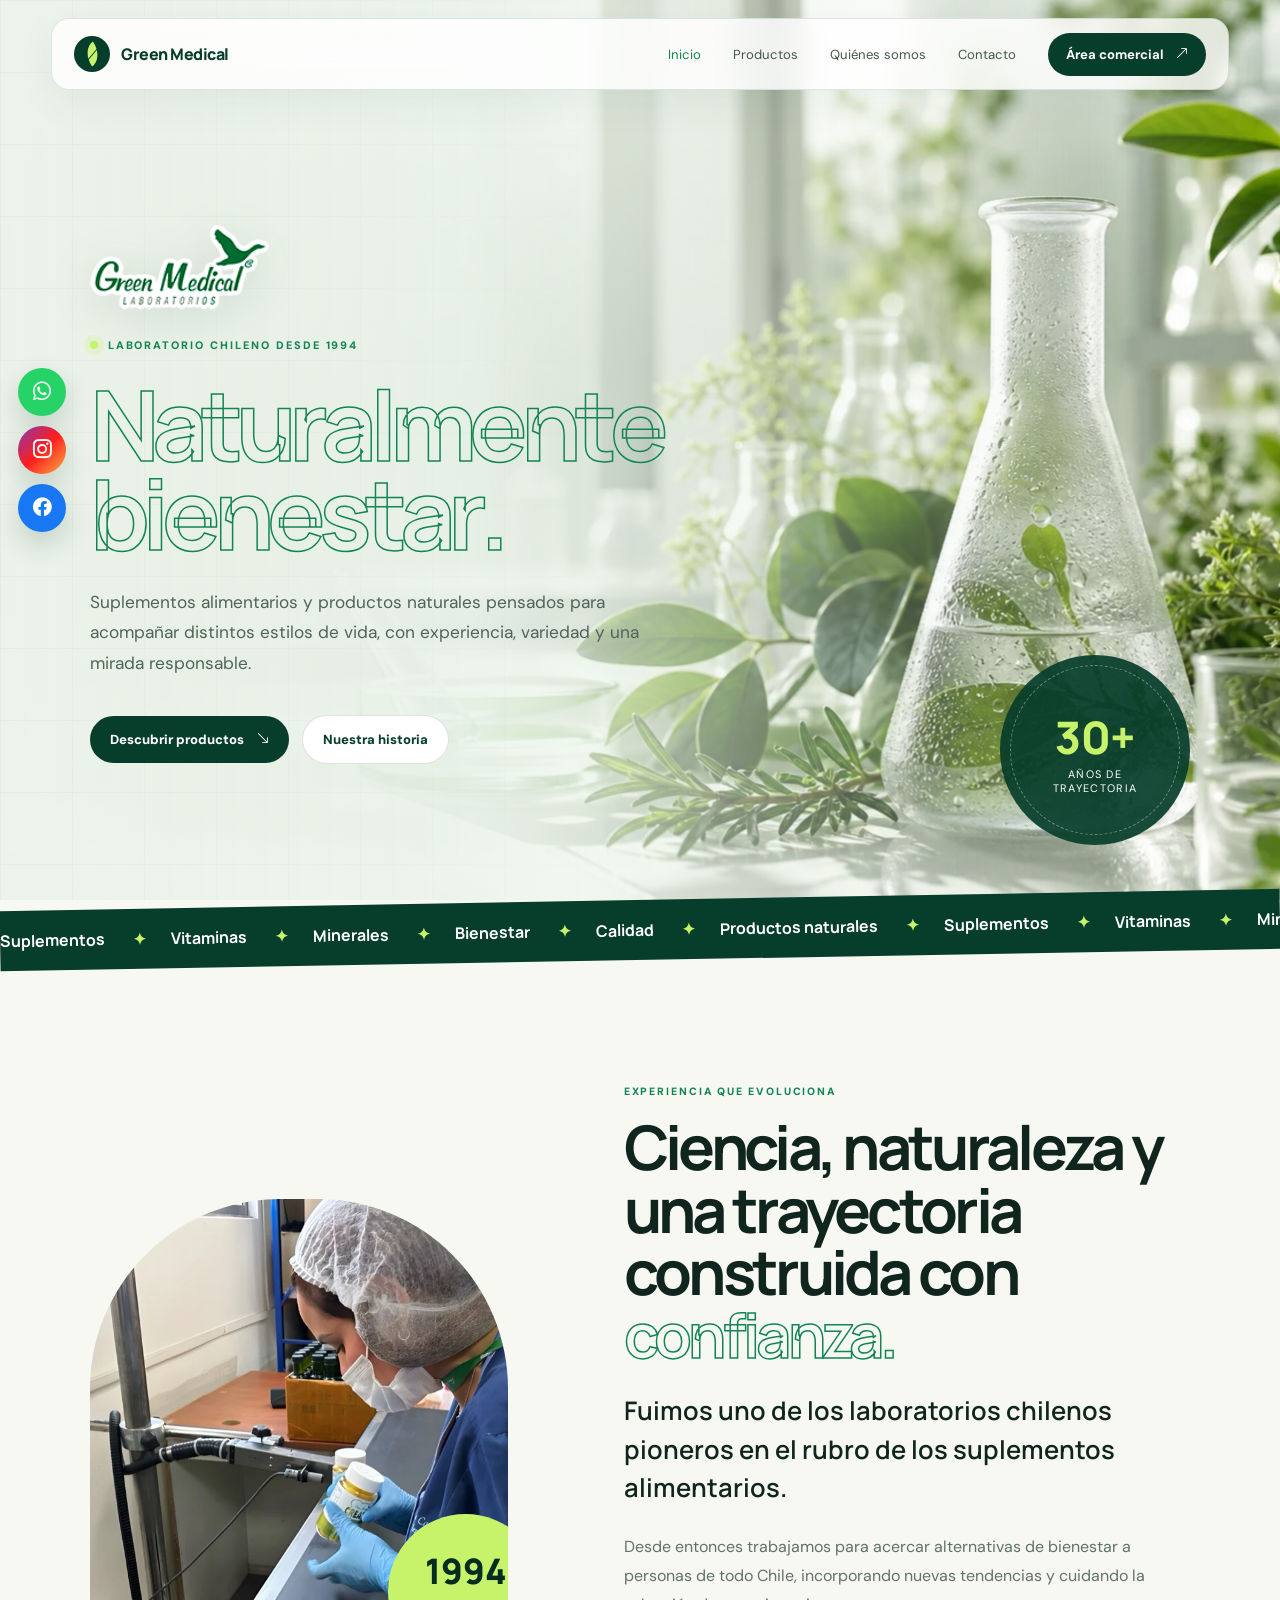
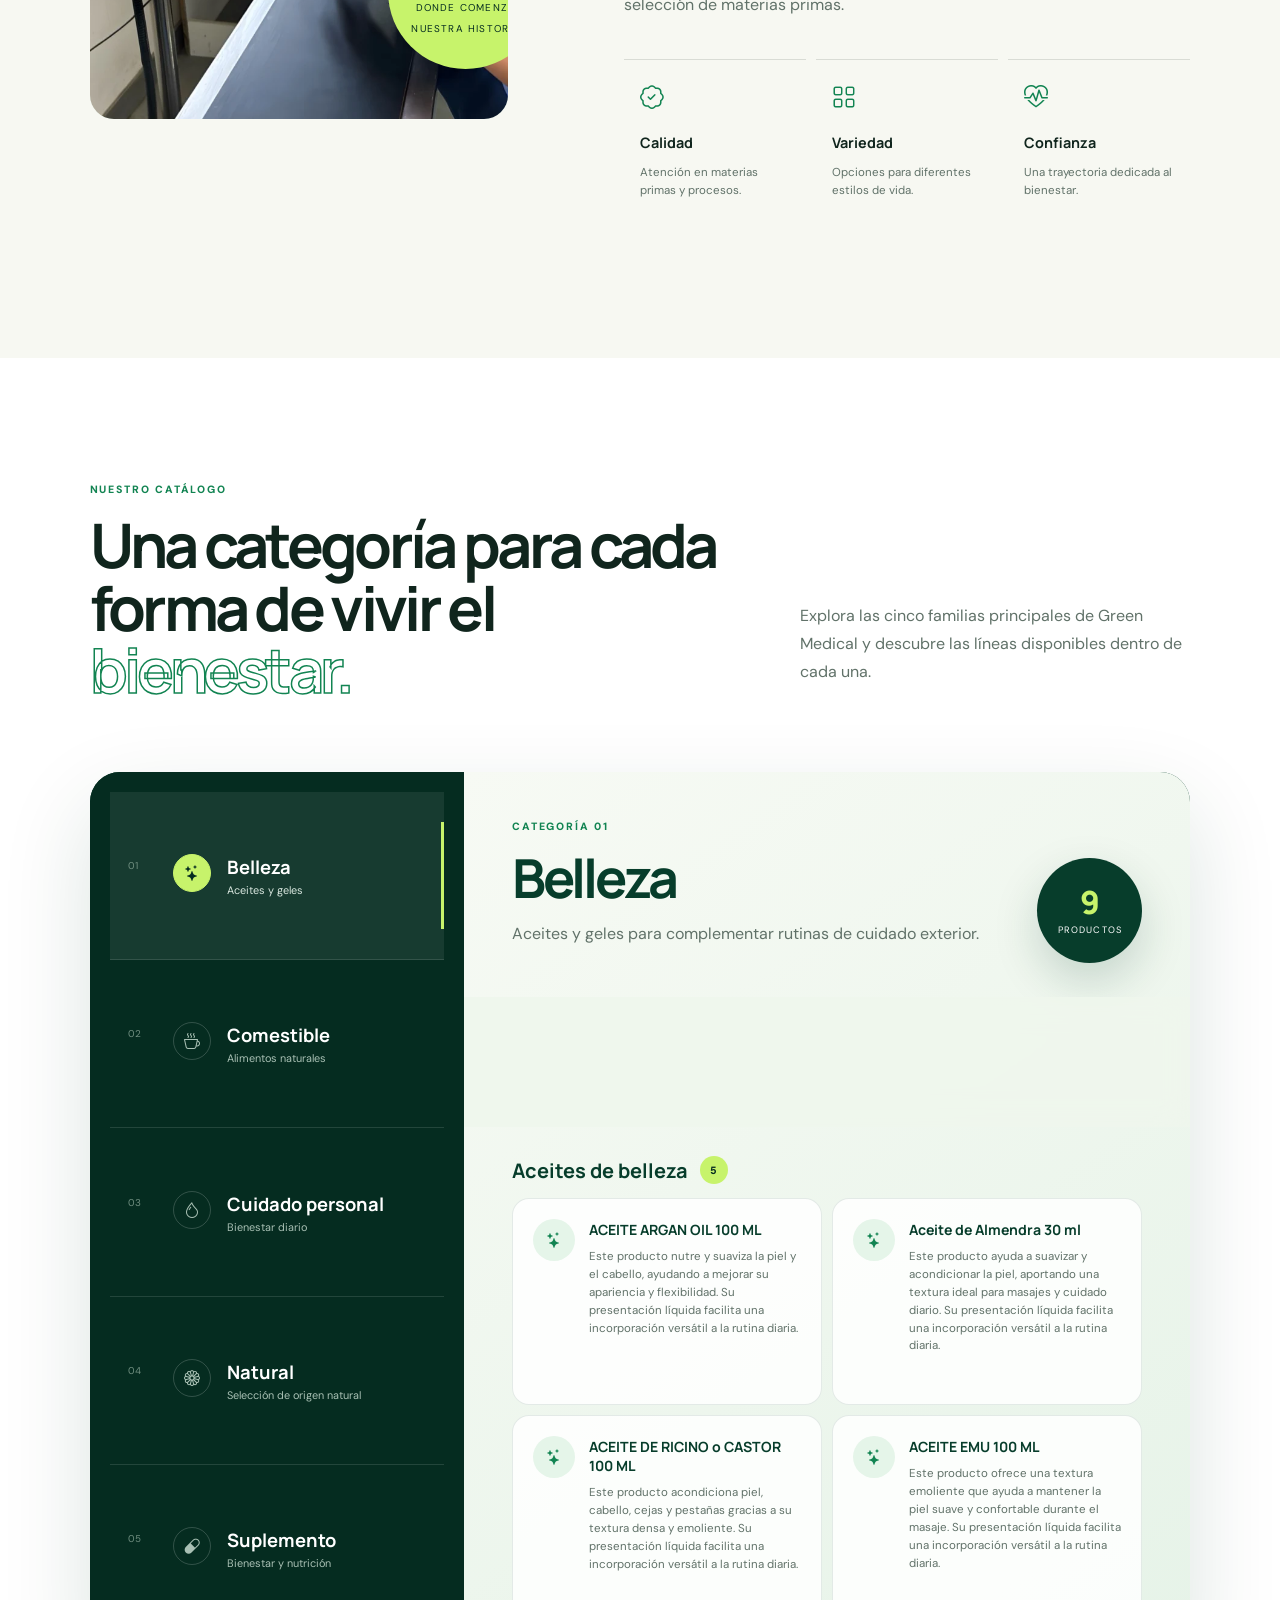
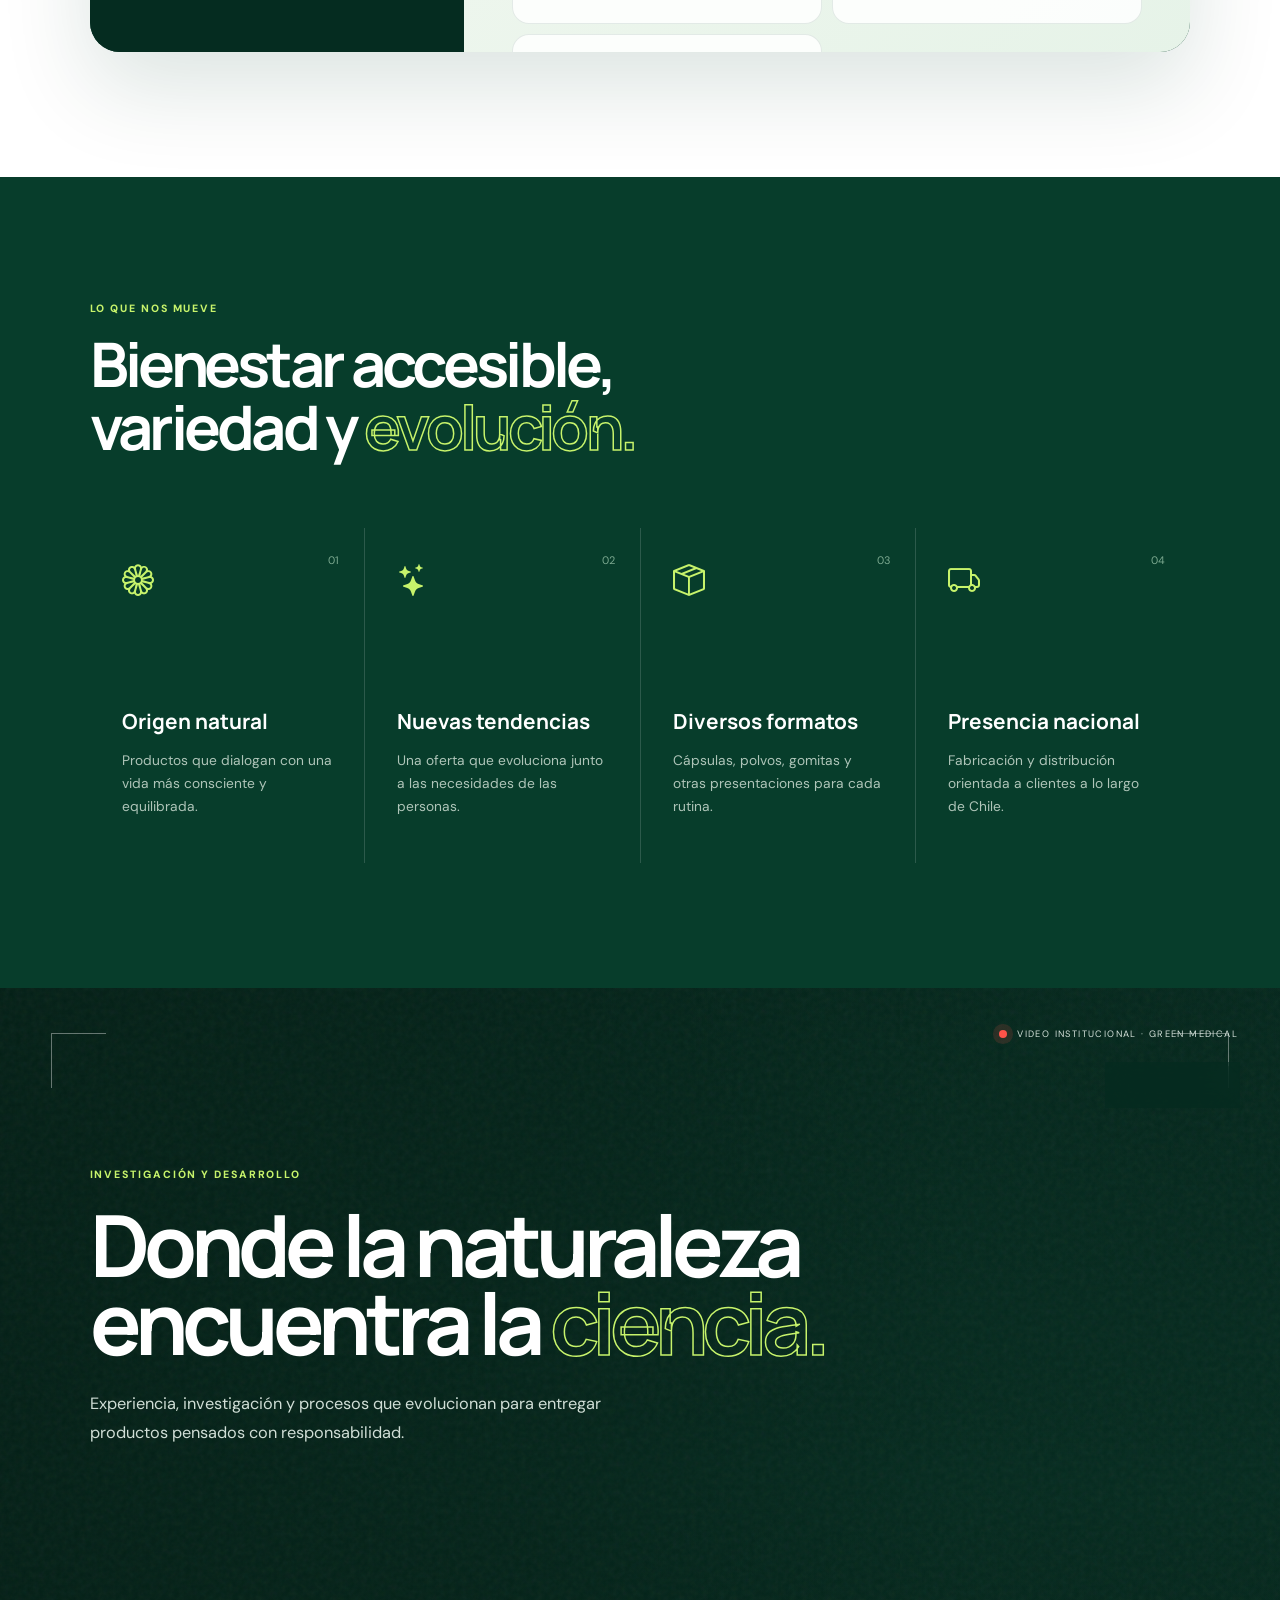
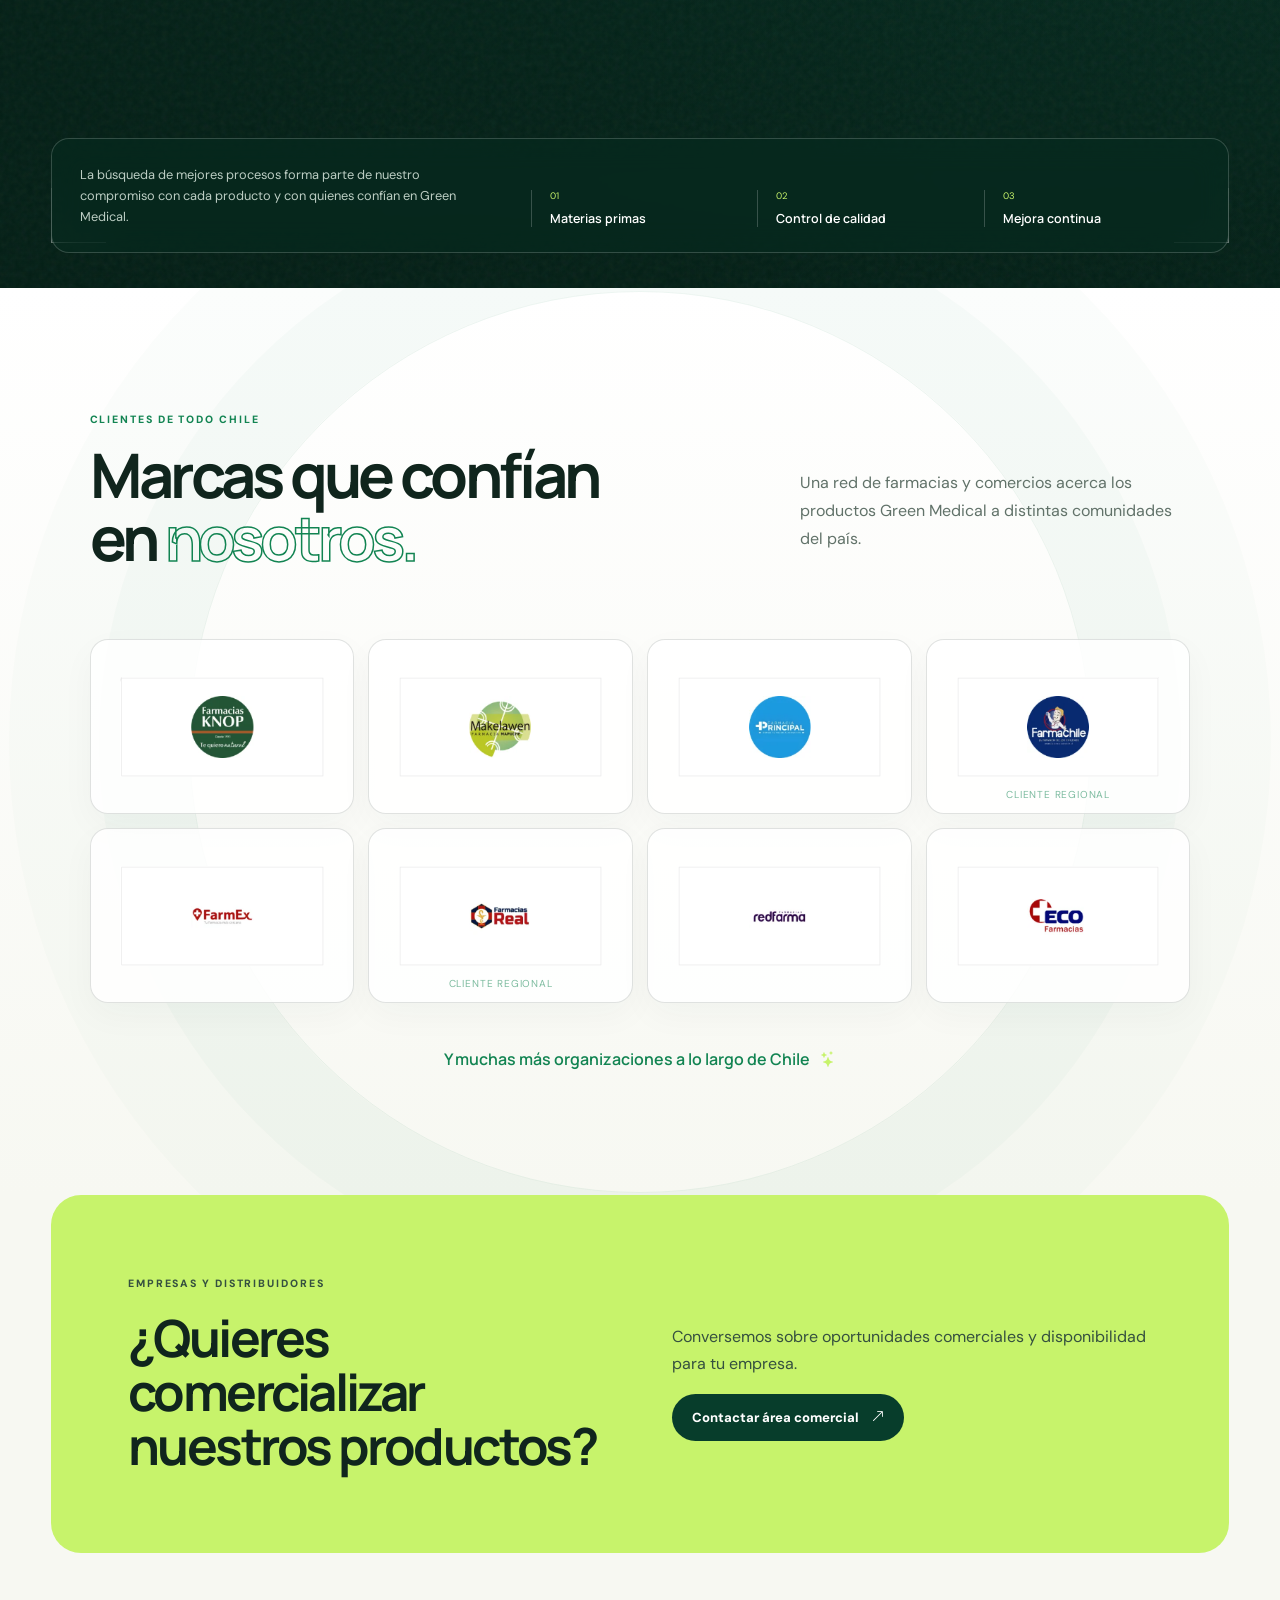
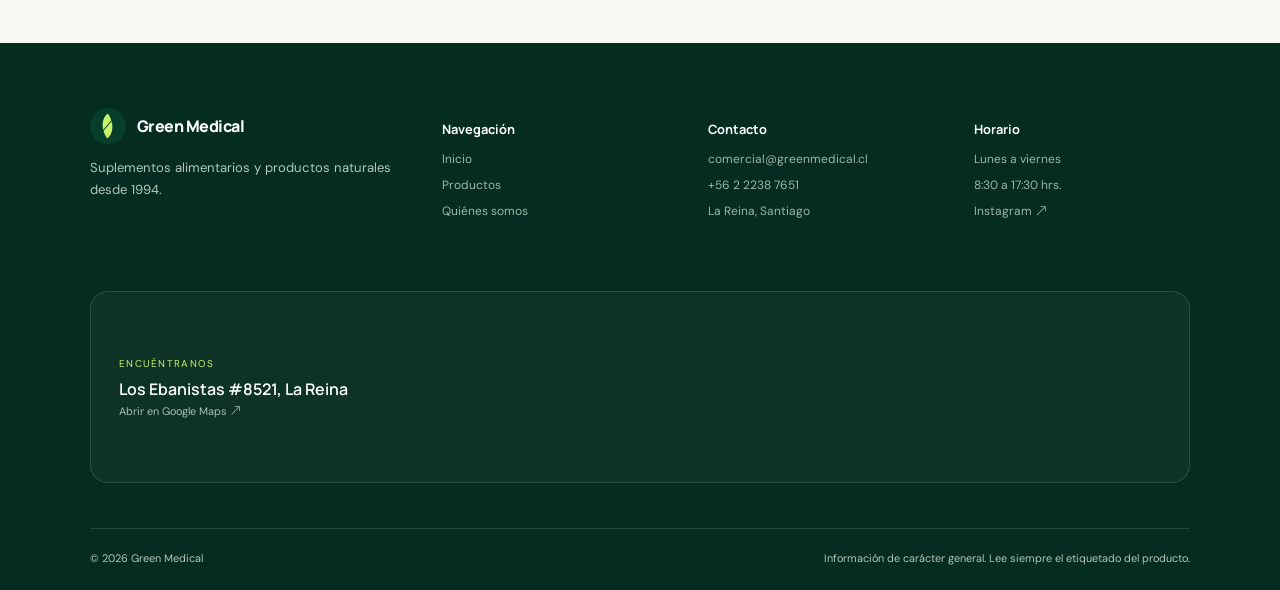
==== index.html @ b075b73a "Page" ====
<!doctype html>
<html lang="es-CL">
<head>
<meta charset="utf-8">
<meta name="viewport" content="width=device-width,initial-scale=1">
<meta name="theme-color" content="#073d2b">
<meta name="description" content="Green Medical, laboratorio chileno de suplementos alimentarios y productos naturales desde 1994.">
<title>Green Medical | Bienestar natural desde 1994</title>
<link rel="preconnect" href="https://fonts.googleapis.com">
<link rel="preconnect" href="https://fonts.gstatic.com" crossorigin>
<link href="https://fonts.googleapis.com/css2?family=DM+Sans:wght@400;500;600;700&family=Manrope:wght@600;700;800&display=swap" rel="stylesheet">
<link rel="stylesheet" href="https://cdn.jsdelivr.net/npm/bootstrap-icons@1.11.3/font/bootstrap-icons.min.css">
<link rel="stylesheet" href="css/styles.css">
<script src="js/catalog-data.js" defer></script>
<script src="js/app.js" defer>
</script>
</head>
<body>
<div class="progress">
</div>
<div class="orb-cursor">
</div>
<a class="skip" href="#main">Saltar al contenido</a>
<header class="site-header">
<nav class="nav">
<a class="brand" href="index.html">
<span class="brand-mark">
</span>Green Medical</a>
<button class="menu-toggle" aria-label="Abrir menú" aria-expanded="false">
<i class="bi bi-list">
</i>
</button>
<div class="nav-links">
<a class="active" href="index.html">Inicio</a>
<a href="#productos">Productos</a>
<a href="nosotros.html">Quiénes somos</a>
<a href="contacto.html">Contacto</a>
<a class="nav-cta" href="contacto.html">Área comercial <i class="bi bi-arrow-up-right">
</i>
</a>
</div>
</nav>
</header>
<main id="main">
<section class="hero">
<img class="hero-image" src="assets/hero-botanical.webp" alt="Botánica y ciencia en un laboratorio luminoso">
<div class="hero-wash">
</div>
<div class="hero-lines">
</div>
<div class="hero-content">
<p class="kicker">Laboratorio chileno desde 1994</p>
<h1>Naturalmente<br>
<span>bienestar.</span>
</h1>
<p class="hero-copy">Suplementos alimentarios y productos naturales pensados para acompañar distintos estilos de vida, con experiencia, variedad y una mirada responsable.</p>
<div class="actions">
<a class="button button-dark magnetic" href="#productos">Descubrir productos <i class="bi bi-arrow-down-right">
</i>
</a>
<a class="button button-light magnetic" href="nosotros.html">Nuestra historia</a>
</div>
</div>
<div class="hero-badge">
<div>
<strong>30+</strong>
<span>años de<br>trayectoria</span>
</div>
</div>
</div>
</section>
<div class="marquee">
<div class="marquee-track">
<span>Suplementos <i>✦</i>
</span>
<span>Vitaminas <i>✦</i>
</span>
<span>Minerales <i>✦</i>
</span>
<span>Bienestar <i>✦</i>
</span>
<span>Calidad <i>✦</i>
</span>
<span>Productos naturales <i>✦</i>
</span>
<span>Suplementos <i>✦</i>
</span>
<span>Vitaminas <i>✦</i>
</span>
<span>Minerales <i>✦</i>
</span>
<span>Bienestar <i>✦</i>
</span>
<span>Calidad <i>✦</i>
</span>
<span>Productos naturales <i>✦</i>
</span>
</div>
</div>
<section class="section">
<div class="intro-grid">
<div class="story-visual reveal">
<img src="assets/experiencia-real.webp" alt="Control de calidad de productos Green Medical en planta" loading="lazy">
<div class="story-year">
<div>
<strong>1994</strong>
<span>Donde comenzó<br>nuestra historia</span>
</div>
</div>
</div>
<div class="story-copy reveal">
<p class="eyebrow">Experiencia que evoluciona</p>
<h2 class="title">Ciencia, naturaleza y una trayectoria construida con <span>confianza.</span>
</h2>
<p class="lead">Fuimos uno de los laboratorios chilenos pioneros en el rubro de los suplementos alimentarios.</p>
<p>Desde entonces trabajamos para acercar alternativas de bienestar a personas de todo Chile, incorporando nuevas tendencias y cuidando la selección de materias primas.</p>
<div class="pillars">
<article class="pillar">
<i class="bi bi-patch-check">
</i>
<h3>Calidad</h3>
<p>Atención en materias primas y procesos.</p>
</article>
<article class="pillar">
<i class="bi bi-grid">
</i>
<h3>Variedad</h3>
<p>Opciones para diferentes estilos de vida.</p>
</article>
<article class="pillar">
<i class="bi bi-heart-pulse">
</i>
<h3>Confianza</h3>
<p>Una trayectoria dedicada al bienestar.</p>
</article>
</div>
</div>
</div>
</section>
<section id="productos" class="section products">
<div class="section-head reveal">
<div>
<p class="eyebrow">Nuestro catálogo</p>
<h2 class="title">Una categoría para cada<br>forma de vivir el <span>bienestar.</span>
</h2>
</div>
<p>Explora las cinco familias principales de Green Medical y descubre las líneas disponibles dentro de cada una.</p>
</div>
<div class="catalog-explorer reveal">
<div class="catalog-menu" role="tablist" aria-label="Categorías de productos">
<button class="catalog-tab active" type="button" role="tab" aria-selected="true" data-category="belleza">
<span>01</span>
<i class="bi bi-stars">
</i>
<b>Belleza</b>
<small>Aceites y geles</small>
</button>
<button class="catalog-tab" type="button" role="tab" aria-selected="false" data-category="comestible">
<span>02</span>
<i class="bi bi-cup-hot">
</i>
<b>Comestible</b>
<small>Alimentos naturales</small>
</button>
<button class="catalog-tab" type="button" role="tab" aria-selected="false" data-category="cuidado">
<span>03</span>
<i class="bi bi-droplet">
</i>
<b>Cuidado personal</b>
<small>Bienestar diario</small>
</button>
<button class="catalog-tab" type="button" role="tab" aria-selected="false" data-category="natural">
<span>04</span>
<i class="bi bi-flower1">
</i>
<b>Natural</b>
<small>Selección de origen natural</small>
</button>
<button class="catalog-tab" type="button" role="tab" aria-selected="false" data-category="suplemento">
<span>05</span>
<i class="bi bi-capsule">
</i>
<b>Suplemento</b>
<small>Bienestar y nutrición</small>
</button>
</div>
<div class="catalog-display">
<img src="assets/productos.webp" alt="Formatos de productos naturales y suplementos" loading="lazy">
<div class="catalog-panel active" data-category-panel="belleza">
<p class="eyebrow">Categoría 01</p>
<h3>Belleza</h3>
<p>Alternativas desarrolladas para complementar rutinas de belleza y cuidado exterior.</p>
<div class="subcategory-list">
<a href="contacto.html">
<span>Aceite de belleza</span>
<i class="bi bi-arrow-up-right">
</i>
</a>
<a href="contacto.html">
<span>Gel</span>
<i class="bi bi-arrow-up-right">
</i>
</a>
</div>
</div>
<div class="catalog-panel" data-category-panel="comestible">
<p class="eyebrow">Categoría 02</p>
<h3>Comestible</h3>
<p>Productos de consumo para incorporar opciones naturales a distintos momentos del día.</p>
<div class="subcategory-list">
<a href="contacto.html">
<span>Aceite comestible</span>
<i class="bi bi-arrow-up-right">
</i>
</a>
<a href="contacto.html">
<span>Endulzante</span>
<i class="bi bi-arrow-up-right">
</i>
</a>
<a href="contacto.html">
<span>Té</span>
<i class="bi bi-arrow-up-right">
</i>
</a>
<a href="contacto.html">
<span>Miel</span>
<i class="bi bi-arrow-up-right">
</i>
</a>
</div>
</div>
<div class="catalog-panel" data-category-panel="cuidado">
<p class="eyebrow">Categoría 03</p>
<h3>Cuidado personal</h3>
<p>Soluciones para acompañar hábitos cotidianos de higiene y bienestar personal.</p>
<div class="subcategory-list">
<a href="contacto.html">
<span>Cuidado personal</span>
<i class="bi bi-arrow-up-right">
</i>
</a>
<a href="contacto.html">
<span>Jabón</span>
<i class="bi bi-arrow-up-right">
</i>
</a>
</div>
</div>
<div class="catalog-panel" data-category-panel="natural">
<p class="eyebrow">Categoría 04</p>
<h3>Natural</h3>
<p>Una selección orientada a quienes buscan productos vinculados con ingredientes de origen natural.</p>
<div class="subcategory-list">
<a href="contacto.html">
<span>Productos naturales</span>
<i class="bi bi-arrow-up-right">
</i>
</a>
</div>
</div>
<div class="catalog-panel" data-category-panel="suplemento">
<p class="eyebrow">Categoría 05</p>
<h3>Suplemento</h3>
<p>La familia más amplia del catálogo, organizada según objetivos, formatos y preferencias.</p>
<div class="subcategory-list compact">
<a href="contacto.html">
<span>Belleza</span>
<i class="bi bi-arrow-up-right">
</i>
</a>
<a href="contacto.html">
<span>Deportivos</span>
<i class="bi bi-arrow-up-right">
</i>
</a>
<a href="contacto.html">
<span>Efervescentes</span>
<i class="bi bi-arrow-up-right">
</i>
</a>
<a href="contacto.html">
<span>Gomitas</span>
<i class="bi bi-arrow-up-right">
</i>
</a>
<a href="contacto.html">
<span>Hongos</span>
<i class="bi bi-arrow-up-right">
</i>
</a>
<a href="contacto.html">
<span>Minerales</span>
<i class="bi bi-arrow-up-right">
</i>
</a>
<a href="contacto.html">
<span>Natural</span>
<i class="bi bi-arrow-up-right">
</i>
</a>
<a href="contacto.html">
<span>Vitaminas</span>
<i class="bi bi-arrow-up-right">
</i>
</a>
</div>
</div>
<p class="product-note">La disponibilidad y presentación de cada producto puede variar. Consulta al área comercial para más información.</p>
</div>
</div>
</section>
<section class="section benefits">
<div class="section-head reveal">
<div>
<p class="eyebrow" style="color:var(--lime)">Lo que nos mueve</p>
<h2 class="title">Bienestar accesible,<br>variedad y <span style="-webkit-text-stroke-color:var(--lime)">evolución.</span>
</h2>
</div>
</div>
<div class="benefit-grid">
<article class="benefit reveal">
<i class="bi bi-flower1">
</i>
<span>01</span>
<h3>Origen natural</h3>
<p>Productos que dialogan con una vida más consciente y equilibrada.</p>
</article>
<article class="benefit reveal">
<i class="bi bi-stars">
</i>
<span>02</span>
<h3>Nuevas tendencias</h3>
<p>Una oferta que evoluciona junto a las necesidades de las personas.</p>
</article>
<article class="benefit reveal">
<i class="bi bi-box-seam">
</i>
<span>03</span>
<h3>Diversos formatos</h3>
<p>Cápsulas, polvos, gomitas y otras presentaciones para cada rutina.</p>
</article>
<article class="benefit reveal">
<i class="bi bi-truck">
</i>
<span>04</span>
<h3>Presencia nacional</h3>
<p>Fabricación y distribución orientada a clientes a lo largo de Chile.</p>
</article>
</div>
</section>
<section id="investigacion" class="section lab-section">
<div class="cinema-frame reveal">
<video id="institutionalVideo" src="assets/video-institucional.mp4" muted loop autoplay playsinline preload="auto" aria-label="Video institucional de Green Medical"></video>
<div class="cinema-shade"></div>
<div class="cinema-grain"></div>
<div class="cinema-corners" aria-hidden="true"><i></i><i></i><i></i><i></i></div>
<button class="video-control" type="button" aria-label="Activar sonido del video"><i class="bi bi-volume-mute-fill"></i><span>Activar sonido</span></button>
<div class="cinema-status"><span></span> Video institucional · Green Medical</div>
<div class="cinema-content">
<p class="eyebrow">Investigación y desarrollo</p>
<h2>Donde la naturaleza<br>encuentra la <em>ciencia.</em></h2>
<p class="cinema-lead">Experiencia, investigación y procesos que evolucionan para entregar productos pensados con responsabilidad.</p>
</div>
<div class="cinema-bottom">
<p>La búsqueda de mejores procesos forma parte de nuestro compromiso con cada producto y con quienes confían en Green Medical.</p>
<div class="cinema-pillars">
<div>
<span>01</span><b>Materias primas</b>
</div>
<div>
<span>02</span><b>Control de calidad</b>
</div>
<div>
<span>03</span><b>Mejora continua</b>
</div>
</div>
</div>
</div>
</section>
<section id="clientes" class="section trusted">
<div class="section-head reveal">
<div><p class="eyebrow">Clientes de todo Chile</p><h2 class="title">Marcas que confían<br>en <span>nosotros.</span></h2></div>
<p>Una red de farmacias y comercios acerca los productos Green Medical a distintas comunidades del país.</p>
</div>
<div class="brand-grid">
<a class="brand-card reveal" href="https://www.farmaciasknop.com/" target="_blank" rel="noreferrer"><img src="assets/brands/knop.png" alt="Farmacias Knop"><span>Visitar sitio <i class="bi bi-arrow-up-right"></i></span></a>
<a class="brand-card reveal" href="https://www.instagram.com/farmacia_mapuche/" target="_blank" rel="noreferrer"><img src="assets/brands/makelawen.png" alt="Makelawen Farmacia Mapuche"><span>Visitar perfil <i class="bi bi-arrow-up-right"></i></span></a>
<a class="brand-card reveal" href="https://www.farmaciaprincipal.cl/" target="_blank" rel="noreferrer"><img src="assets/brands/principal.png" alt="Farmacia Principal"><span>Visitar sitio <i class="bi bi-arrow-up-right"></i></span></a>
<div class="brand-card reveal"><img src="assets/brands/farmachile.png" alt="Farmachile"><span>Cliente regional</span></div>
<a class="brand-card reveal" href="https://farmex.cl/" target="_blank" rel="noreferrer"><img src="assets/brands/farmex.png" alt="FarmEx"><span>Visitar sitio <i class="bi bi-arrow-up-right"></i></span></a>
<div class="brand-card reveal"><img src="assets/brands/farmacias-real.png" alt="Farmacias Real"><span>Cliente regional</span></div>
<a class="brand-card reveal" href="https://www.redfarma.cl/" target="_blank" rel="noreferrer"><img src="assets/brands/redfarma.png" alt="Redfarma"><span>Visitar sitio <i class="bi bi-arrow-up-right"></i></span></a>
<a class="brand-card reveal" href="https://www.ecofarmacias.cl/" target="_blank" rel="noreferrer"><img src="assets/brands/eco-farmacias.png" alt="Eco Farmacias"><span>Visitar sitio <i class="bi bi-arrow-up-right"></i></span></a>
</div>
<p class="trusted-more reveal">Y muchas más organizaciones a lo largo de Chile <i class="bi bi-stars"></i></p>
</section>
<section class="business reveal">
<div>
<p class="eyebrow">Empresas y distribuidores</p>
<h2>¿Quieres comercializar<br>nuestros productos?</h2>
</div>
<div>
<p>Conversemos sobre oportunidades comerciales y disponibilidad para tu empresa.</p>
<a class="button button-dark magnetic" href="contacto.html">Contactar área comercial <i class="bi bi-arrow-up-right">
</i>
</a>
</div>
</section>
</main>
<footer class="site-footer">
<div class="footer-grid">
<div class="footer-intro">
<a class="brand" href="index.html">
<span class="brand-mark">
</span>Green Medical</a>
<p>Suplementos alimentarios y productos naturales desde 1994.</p>
</div>
<div class="footer-col">
<h3>Navegación</h3>
<a href="index.html">Inicio</a>
<a href="#productos">Productos</a>
<a href="nosotros.html">Quiénes somos</a>
</div>
<div class="footer-col">
<h3>Contacto</h3>
<a href="mailto:comercial@greenmedical.cl">comercial@greenmedical.cl</a>
<a href="tel:+56222387651">+56 2 2238 7651</a>
<p>La Reina, Santiago</p>
</div>
<div class="footer-col">
<h3>Horario</h3>
<p>Lunes a viernes</p>
<p>8:30 a 17:30 hrs.</p>
<a href="https://www.instagram.com/greenmedicalab" target="_blank" rel="noreferrer">Instagram <i class="bi bi-arrow-up-right">
</i>
</a>
</div>
</div>
<div class="footer-bottom">
<span>© <span class="year">
</span> Green Medical</span>
<span>Información de carácter general. Lee siempre el etiquetado del producto.</span>
</div>
</footer>
</body>
</html>
---- css/styles.css ----
:root{--forest:#073d2b;--deep:#052c20;--green:#128452;--lime:#c7f36b;--mint:#e5f5e9;--cream:#f7f8f2;--ink:#10251d;--muted:#617269;--line:rgba(16,37,29,.13);--display:"Manrope",sans-serif;--body:"DM Sans",sans-serif}*{box-sizing:border-box}html{scroll-behavior:smooth;scroll-padding-top:95px}body{margin:0;background:var(--cream);color:var(--ink);font-family:var(--body);overflow-x:hidden}a{color:inherit;text-decoration:none}img{display:block;max-width:100%}button,input,textarea,select{font:inherit}::selection{background:var(--lime);color:var(--deep)}.progress{position:fixed;z-index:100;top:0;left:0;width:0;height:3px;background:var(--lime)}.orb-cursor{position:fixed;z-index:0;width:360px;height:360px;border-radius:50%;background:radial-gradient(circle,rgba(199,243,107,.12),transparent 68%);transform:translate(-50%,-50%);pointer-events:none}.skip{position:fixed;top:-100px;left:15px;z-index:200;background:#fff;padding:12px}.skip:focus{top:12px}.site-header{position:fixed;z-index:50;top:18px;left:4%;right:4%;transition:.3s}.nav{height:72px;padding:0 22px;display:flex;align-items:center;justify-content:space-between;border:1px solid rgba(7,61,43,.12);background:rgba(255,255,255,.82);backdrop-filter:blur(18px);border-radius:18px;box-shadow:0 12px 40px rgba(7,61,43,.06)}.site-header.scrolled{top:9px}.brand{display:flex;align-items:center;gap:11px;font:800 1rem var(--display);letter-spacing:-.03em;color:var(--forest)}.brand-mark{position:relative;width:36px;height:36px;border-radius:50%;background:var(--forest);display:grid;place-items:center}.brand-mark:before{content:"";width:15px;height:20px;background:var(--lime);border-radius:100% 0 100% 0;transform:rotate(-35deg)}.brand-mark:after{content:"";position:absolute;width:1px;height:17px;background:var(--forest);transform:rotate(40deg)}.nav-links{display:flex;align-items:center;gap:32px;font-size:.82rem}.nav-links a{color:#42584d;transition:.2s}.nav-links a:hover,.nav-links a.active{color:var(--green)}.nav-cta{padding:13px 18px;background:var(--forest);color:#fff!important;border-radius:100px;font-weight:700}.nav-cta i{margin-left:8px}.menu-toggle{display:none;border:0;background:none;color:var(--forest);font-size:1.5rem}.hero{position:relative;min-height:100svh;padding:155px 7% 70px;display:flex;align-items:center;overflow:hidden}.hero-image{position:absolute;inset:0;width:100%;height:100%;object-fit:cover}.hero-wash{position:absolute;inset:0;background:linear-gradient(90deg,rgba(240,246,237,.97) 0%,rgba(235,244,235,.91) 37%,rgba(235,244,235,.3) 68%,transparent)}.hero-lines{position:absolute;inset:0;opacity:.15;background-image:linear-gradient(rgba(7,61,43,.2) 1px,transparent 1px),linear-gradient(90deg,rgba(7,61,43,.2) 1px,transparent 1px);background-size:72px 72px;mask-image:linear-gradient(90deg,#000,transparent 58%)}.hero-content{position:relative;z-index:2;max-width:830px}.kicker{display:flex;align-items:center;gap:10px;text-transform:uppercase;letter-spacing:.18em;font-size:.68rem;font-weight:800;color:var(--green)}.kicker:before{content:"";width:8px;height:8px;border-radius:50%;background:var(--lime);box-shadow:0 0 0 6px rgba(199,243,107,.18)}h1,h2,h3{font-family:var(--display)}.hero h1{font-size:clamp(3.6rem,7.6vw,7.6rem);line-height:.91;letter-spacing:-.075em;margin:28px 0 30px;color:var(--forest)}.hero h1 span,.title span{color:transparent;-webkit-text-stroke:1.5px var(--green)}.hero-copy{max-width:585px;color:#50645a;font-size:1.08rem;line-height:1.75}.actions{display:flex;align-items:center;gap:13px;margin-top:37px}.button{display:inline-flex;align-items:center;justify-content:center;gap:12px;padding:15px 20px;border:0;border-radius:100px;font-size:.82rem;font-weight:800;cursor:pointer;transition:.25s}.button-dark{background:var(--forest);color:#fff}.button-dark:hover{background:var(--green)}.button-light{background:#fff;color:var(--forest);border:1px solid var(--line)}.button-lime{background:var(--lime);color:var(--deep)}.hero-badge{position:absolute;z-index:2;right:7%;bottom:55px;width:190px;height:190px;border-radius:50%;background:rgba(7,61,43,.92);color:#fff;display:grid;place-items:center;text-align:center;animation:float 5s ease-in-out infinite}.hero-badge:before{content:"";position:absolute;inset:10px;border:1px dashed rgba(255,255,255,.38);border-radius:50%;animation:spin 18s linear infinite}.hero-badge strong{font:800 2.8rem var(--display);color:var(--lime)}.hero-badge span{display:block;font-size:.68rem;letter-spacing:.12em;text-transform:uppercase}.section{position:relative;padding:125px 7%}.section-head{display:flex;justify-content:space-between;align-items:end;gap:50px;margin-bottom:70px}.eyebrow{text-transform:uppercase;letter-spacing:.18em;font-size:.66rem;font-weight:800;color:var(--green);margin:0 0 18px}.title{font:700 clamp(2.6rem,4.8vw,5.2rem)/1.02 var(--display);letter-spacing:-.06em;margin:0}.section-head>p{max-width:390px;color:var(--muted);line-height:1.75}.marquee{overflow:hidden;background:var(--forest);color:#fff;padding:19px 0;transform:rotate(-1deg)}.marquee-track{display:flex;width:max-content;animation:marquee 28s linear infinite}.marquee span{font:700 1rem var(--display);white-space:nowrap}.marquee i{font-style:normal;color:var(--lime);margin:0 25px}.intro-grid{display:grid;grid-template-columns:.85fr 1.15fr;gap:9vw;align-items:center}.story-visual{position:relative;min-height:520px;border-radius:190px 190px 24px 24px;overflow:hidden;background:var(--mint)}.story-visual img{width:100%;height:100%;position:absolute;object-fit:cover}.story-year{position:absolute;right:-35px;bottom:50px;background:var(--lime);width:155px;height:155px;border-radius:50%;display:grid;place-items:center;text-align:center;color:var(--deep)}.story-year strong{font:800 2.2rem var(--display);display:block}.story-year span{font-size:.62rem;text-transform:uppercase;letter-spacing:.12em}.story-copy .lead{font:600 clamp(1.3rem,2vw,1.8rem)/1.5 var(--display)}.story-copy>p:not(.eyebrow):not(.lead){color:var(--muted);line-height:1.8}.pillars{display:grid;grid-template-columns:repeat(3,1fr);gap:10px;margin-top:40px}.pillar{padding:22px 16px;border-top:1px solid var(--line)}.pillar i{color:var(--green);font-size:1.5rem}.pillar h3{font-size:.9rem;margin:20px 0 8px}.pillar p{font-size:.72rem;color:var(--muted);line-height:1.55}.products{background:#fff}.product-stage{display:grid;grid-template-columns:1.05fr .95fr;min-height:610px;background:var(--mint);border-radius:30px;overflow:hidden}.product-photo{position:relative;overflow:hidden}.product-photo img{width:100%;height:100%;object-fit:cover;transition:transform .8s}.product-stage:hover .product-photo img{transform:scale(1.035)}.product-copy{padding:65px;display:flex;flex-direction:column;justify-content:center}.product-tabs{display:flex;gap:8px;flex-wrap:wrap;margin:22px 0 30px}.product-tabs button{border:1px solid rgba(7,61,43,.18);background:transparent;color:var(--forest);border-radius:100px;padding:9px 13px;font-size:.7rem;cursor:pointer}.product-tabs button.active{background:var(--forest);color:#fff}.product-panel{display:none}.product-panel.active{display:block;animation:fade .4s}.product-panel h3{font:700 2rem var(--display);margin:0 0 14px}.product-panel p{color:var(--muted);line-height:1.7}.product-note{font-size:.7rem;color:#708177;margin-top:26px}.benefits{background:var(--forest);color:#fff;overflow:hidden}.benefit-grid{display:grid;grid-template-columns:repeat(4,1fr);gap:1px;background:rgba(255,255,255,.15)}.benefit{min-height:300px;padding:32px;background:var(--forest);position:relative;transition:.3s}.benefit:hover{background:#0a4a35;transform:translateY(-8px)}.benefit i{font-size:2rem;color:var(--lime)}.benefit span{position:absolute;right:25px;top:25px;color:#7daa91;font-size:.68rem}.benefit h3{margin:105px 0 12px;font-size:1.3rem}.benefit p{color:#afc5b9;line-height:1.65;font-size:.86rem}.lab-section{overflow:hidden}.lab-grid{display:grid;grid-template-columns:1.1fr .9fr;gap:70px;align-items:center}.lab-image{height:620px;border-radius:24px 180px 24px 24px;overflow:hidden}.lab-image img{width:100%;height:100%;object-fit:cover}.lab-copy p:not(.eyebrow){color:var(--muted);line-height:1.8}.lab-list{margin-top:35px}.lab-list div{display:flex;gap:15px;align-items:center;padding:17px 0;border-top:1px solid var(--line)}.lab-list i{width:34px;height:34px;border-radius:50%;display:grid;place-items:center;background:var(--mint);color:var(--green)}.business{margin:0 4% 90px;padding:80px 6%;border-radius:30px;background:var(--lime);display:flex;justify-content:space-between;align-items:center;gap:60px}.business h2{font:700 clamp(2.2rem,4vw,4rem)/1.05 var(--display);letter-spacing:-.05em;margin:0}.business p{max-width:500px;color:#35503f;line-height:1.7}.page-hero{padding:180px 7% 100px;background:var(--mint);position:relative;overflow:hidden}.page-hero:after{content:"";position:absolute;width:520px;height:520px;border:1px solid rgba(18,132,82,.16);border-radius:50%;right:-80px;top:-170px;box-shadow:0 0 0 80px rgba(18,132,82,.035),0 0 0 160px rgba(18,132,82,.025)}.page-hero h1{position:relative;z-index:2;font:700 clamp(3.7rem,7vw,7rem)/.94 var(--display);letter-spacing:-.07em;color:var(--forest);margin:25px 0}.page-hero>p:last-child{max-width:650px;color:var(--muted);font-size:1.05rem;line-height:1.7}.mission-grid{display:grid;grid-template-columns:1fr 1fr;gap:18px;margin-top:70px}.mission-card{padding:45px;background:#fff;border-radius:22px}.mission-card span{color:var(--green);font-size:.68rem;letter-spacing:.15em}.mission-card h3{font-size:2rem;margin:70px 0 15px}.mission-card p{color:var(--muted);line-height:1.7}.contact-layout{display:grid;grid-template-columns:.75fr 1.25fr;gap:60px}.contact-cards{display:grid;gap:12px;margin-top:40px}.contact-card{display:flex;gap:16px;padding:20px;border:1px solid var(--line);border-radius:16px;background:#fff}.contact-card i{color:var(--green);font-size:1.2rem}.contact-card span{display:grid;color:var(--muted);font-size:.7rem}.contact-card b{color:var(--ink);font-size:.88rem;margin-top:4px}.contact-form{background:#fff;border-radius:25px;padding:45px}.form-grid{display:grid;grid-template-columns:1fr 1fr;gap:24px}.form-grid label{display:grid;gap:9px}.form-grid label.full{grid-column:1/-1}.form-grid label>span{font-size:.67rem;text-transform:uppercase;letter-spacing:.1em;font-weight:700}.form-grid input,.form-grid textarea,.form-grid select{width:100%;border:0;border-bottom:1px solid #bcc8c1;padding:12px 0;background:transparent;outline:none;border-radius:0;resize:vertical}.form-grid input:focus,.form-grid textarea:focus,.form-grid select:focus{border-color:var(--green)}.form-grid small{min-height:15px;color:#b14a4a;font-size:.68rem}.contact-form .button{margin-top:28px}.map-card{margin:0 7% 100px;min-height:380px;border-radius:28px;background:var(--forest);color:#fff;display:grid;place-items:center;text-align:center;padding:40px;position:relative;overflow:hidden}.map-card:before{content:"";position:absolute;inset:0;opacity:.18;background-image:radial-gradient(var(--lime) 1px,transparent 1px);background-size:25px 25px}.map-card>*{position:relative}.map-card i{font-size:2rem;color:var(--lime)}.map-card h2{font-size:2rem;margin:15px}.map-card p{color:#b8c9c0}.site-footer{background:var(--deep);color:#b2c6bb;padding:65px 7% 25px}.footer-grid{display:grid;grid-template-columns:1.4fr repeat(3,1fr);gap:50px}.site-footer .brand{color:#fff}.footer-intro p{max-width:320px;font-size:.82rem;line-height:1.7}.footer-col h3{color:#fff;font-size:.8rem}.footer-col a,.footer-col p{display:block;font-size:.75rem;margin:10px 0;color:#9eb5a9}.footer-bottom{display:flex;justify-content:space-between;border-top:1px solid rgba(255,255,255,.12);padding-top:22px;margin-top:45px;font-size:.68rem}.toast{position:fixed;z-index:110;bottom:25px;left:50%;transform:translate(-50%,30px);opacity:0;background:var(--forest);color:#fff;padding:13px 20px;border-radius:100px;font-size:.8rem;transition:.3s}.toast.show{opacity:1;transform:translate(-50%,0)}.reveal{opacity:0;transform:translateY(30px);transition:opacity .8s cubic-bezier(.16,1,.3,1),transform .8s cubic-bezier(.16,1,.3,1)}.reveal.visible{opacity:1;transform:none}.hero-content>*{animation:intro .9s cubic-bezier(.16,1,.3,1) both}.hero-content h1{animation-delay:.08s}.hero-copy{animation-delay:.16s}.actions{animation-delay:.24s}
@keyframes intro{from{opacity:0;transform:translateY(30px)}to{opacity:1;transform:none}}@keyframes float{50%{transform:translateY(-12px)}}@keyframes spin{to{transform:rotate(360deg)}}@keyframes marquee{to{transform:translateX(-50%)}}@keyframes fade{from{opacity:0;transform:translateY(8px)}}
@media(max-width:950px){.menu-toggle{display:block}.nav-links{position:absolute;top:82px;left:0;right:0;display:none;flex-direction:column;align-items:stretch;padding:25px;background:#fff;border-radius:18px;box-shadow:0 20px 50px rgba(7,61,43,.14)}.nav-links.open{display:flex}.hero-badge{display:none}.intro-grid,.product-stage,.lab-grid,.contact-layout{grid-template-columns:1fr}.story-visual{min-height:600px}.product-photo{min-height:500px}.benefit-grid{grid-template-columns:1fr 1fr}.business{align-items:flex-start;flex-direction:column}.footer-grid{grid-template-columns:1fr 1fr}}
@media(max-width:620px){.orb-cursor{display:none}.site-header{left:3%;right:3%;top:9px}.nav{height:64px;padding:0 15px}.hero{padding:135px 6% 70px}.hero-wash{background:linear-gradient(90deg,rgba(240,246,237,.98),rgba(235,244,235,.78))}.hero h1{font-size:clamp(3.2rem,15vw,5.4rem)}.actions{align-items:stretch;flex-direction:column}.button{width:100%}.section{padding:90px 6%}.section-head{align-items:flex-start;flex-direction:column;margin-bottom:50px}.story-visual{min-height:480px}.story-year{right:-10px}.pillars,.mission-grid{grid-template-columns:1fr}.product-photo{min-height:330px}.product-copy{padding:35px 24px}.benefit-grid{grid-template-columns:1fr}.benefit{min-height:250px}.benefit h3{margin-top:60px}.lab-image{height:430px}.business{margin:0 3% 70px;padding:55px 7%}.page-hero{padding:145px 6% 75px}.form-grid{grid-template-columns:1fr}.form-grid label.full{grid-column:auto}.contact-form{padding:30px 22px}.map-card{margin:0 4% 70px}.footer-grid{grid-template-columns:1fr}.footer-bottom{flex-direction:column;gap:10px}}
@media(prefers-reduced-motion:reduce){*{scroll-behavior:auto!important;animation:none!important;transition-duration:.01ms!important}.reveal{opacity:1;transform:none}.orb-cursor{display:none}}
.catalog-explorer{display:grid;grid-template-columns:.68fr 1.32fr;min-height:720px;border-radius:30px;overflow:hidden;background:var(--forest);box-shadow:0 35px 90px rgba(7,61,43,.14)}.catalog-menu{display:flex;flex-direction:column;padding:20px;background:var(--deep)}.catalog-tab{position:relative;flex:1;display:grid;grid-template-columns:35px 44px 1fr;grid-template-rows:auto auto;align-content:center;gap:3px 10px;text-align:left;color:#a9c0b4;background:transparent;border:0;border-bottom:1px solid rgba(255,255,255,.12);padding:18px;cursor:pointer;transition:.3s}.catalog-tab:last-child{border-bottom:0}.catalog-tab>span{grid-row:1/3;font-size:.62rem;color:#718f80;padding-top:5px}.catalog-tab>i{grid-row:1/3;width:38px;height:38px;border-radius:50%;display:grid;place-items:center;border:1px solid rgba(255,255,255,.18);font-size:1rem}.catalog-tab>b{font:700 1.15rem var(--display);color:#fff}.catalog-tab>small{font-size:.68rem}.catalog-tab:after{content:"";position:absolute;right:0;top:18%;bottom:18%;width:3px;background:var(--lime);transform:scaleY(0);transition:.3s}.catalog-tab:hover,.catalog-tab.active{background:rgba(255,255,255,.07);color:#d9e7df}.catalog-tab.active>i{color:var(--deep);background:var(--lime);border-color:var(--lime)}.catalog-tab.active:after{transform:scaleY(1)}.catalog-display{position:relative;padding:55px 58px;background:linear-gradient(135deg,#f3f8ef,#e2f1e4);overflow:hidden}.catalog-display>img{position:absolute;right:-12%;bottom:-10%;width:70%;height:55%;object-fit:cover;border-radius:50% 0 0 0;opacity:.28;filter:saturate(.65);mask-image:linear-gradient(135deg,transparent 5%,#000 45%)}.catalog-panel{display:none;position:relative;z-index:2;max-width:680px}.catalog-panel.active{display:block;animation:fade .45s}.catalog-panel h3{font:700 clamp(2.8rem,5vw,5rem)/1 var(--display);letter-spacing:-.06em;color:var(--forest);margin:20px 0}.catalog-panel>p:not(.eyebrow){max-width:560px;color:var(--muted);line-height:1.7}.subcategory-list{display:grid;grid-template-columns:1fr 1fr;gap:9px;margin-top:42px}.subcategory-list a{display:flex;align-items:center;justify-content:space-between;padding:17px 18px;background:rgba(255,255,255,.72);border:1px solid rgba(7,61,43,.1);border-radius:13px;font-size:.83rem;font-weight:700;transition:.25s}.subcategory-list a:hover{background:var(--forest);color:#fff;transform:translateY(-3px)}.subcategory-list a i{color:var(--green)}.subcategory-list a:hover i{color:var(--lime)}.subcategory-list.compact a{padding-block:13px}.catalog-display>.product-note{position:absolute;z-index:2;left:58px;bottom:28px;max-width:530px}
@media(max-width:950px){.catalog-explorer{grid-template-columns:1fr}.catalog-menu{display:grid;grid-template-columns:repeat(5,1fr)}.catalog-tab{display:flex;flex-direction:column;align-items:center;text-align:center;border-bottom:0;border-right:1px solid rgba(255,255,255,.12);gap:8px}.catalog-tab>span,.catalog-tab>small{display:none}.catalog-tab>i{width:40px;height:40px}.catalog-tab>b{font-size:.75rem}.catalog-tab:after{left:18%;right:18%;top:auto;bottom:0;width:auto;height:3px;transform:scaleX(0)}.catalog-tab.active:after{transform:scaleX(1)}.catalog-display{min-height:620px}}
@media(max-width:620px){.catalog-explorer{min-height:auto;border-radius:22px}.catalog-menu{grid-template-columns:1fr 1fr;padding:10px}.catalog-tab{min-height:95px;border-bottom:1px solid rgba(255,255,255,.1)}.catalog-tab:last-child{grid-column:1/-1}.catalog-display{padding:40px 22px 100px;min-height:660px}.catalog-panel h3{font-size:2.8rem}.subcategory-list{grid-template-columns:1fr;margin-top:30px}.subcategory-list.compact{grid-template-columns:1fr 1fr}.catalog-display>.product-note{left:22px;right:22px;bottom:25px}.catalog-display>img{width:100%;height:38%;right:-30%;bottom:0}}
.hero-content:before{content:"";display:block;width:190px;height:92px;margin-bottom:25px;background:url("../assets/logo-original.png") left center/contain no-repeat;filter:drop-shadow(0 8px 22px rgba(7,61,43,.1));animation:intro .9s cubic-bezier(.16,1,.3,1) both}.story-visual:after{content:"";position:absolute;z-index:3;left:20px;bottom:20px;width:150px;height:78px;border-radius:14px;background:rgba(255,255,255,.9) url("../assets/logo-original.png") center/125px auto no-repeat;backdrop-filter:blur(12px);box-shadow:0 12px 35px rgba(7,61,43,.16)}.page-hero:before{content:"";position:absolute;z-index:2;right:8%;bottom:55px;width:220px;height:115px;background:url("../assets/logo-original.png") center/contain no-repeat;opacity:.82;filter:drop-shadow(0 8px 22px rgba(7,61,43,.08))}.footer-intro:after{content:"";display:block;width:130px;height:68px;margin-top:20px;border-radius:10px;background:rgba(255,255,255,.96) url("../assets/logo-original.png") center/110px auto no-repeat}
@media(max-width:950px){.page-hero:before{right:5%;bottom:35px;width:165px;height:90px;opacity:.2}}
@media(max-width:620px){.hero-content:before{width:145px;height:70px;margin-bottom:20px}.story-visual:after{left:13px;bottom:13px;width:118px;height:62px;background-size:98px auto}.page-hero:before{width:135px;height:72px;right:4%;bottom:22px;opacity:.16}.footer-intro:after{width:115px;height:60px;background-size:96px auto}}
.story-visual:after,.footer-intro:after{display:none}.social-bubbles{position:fixed;z-index:45;left:18px;top:50%;display:flex;flex-direction:column;gap:10px;transform:translateY(-50%)}.social-bubble{position:relative;width:48px;height:48px;border-radius:50%;display:grid;place-items:center;color:#fff;font-size:1.15rem;box-shadow:0 12px 28px rgba(7,61,43,.18);transition:transform .25s,box-shadow .25s}.social-bubble:hover{transform:translateX(7px) scale(1.08);box-shadow:0 16px 34px rgba(7,61,43,.28)}.social-bubble span{position:absolute;left:58px;padding:7px 10px;border-radius:8px;background:var(--deep);font-size:.66rem;font-weight:700;white-space:nowrap;opacity:0;transform:translateX(-8px);pointer-events:none;transition:.25s}.social-bubble:hover span{opacity:1;transform:none}.social-bubble.whatsapp{background:#25d366}.social-bubble.instagram{background:linear-gradient(135deg,#833ab4,#fd1d1d,#fcb045)}.social-bubble.facebook{background:#1877f2}.contact-modal{position:fixed;z-index:150;inset:0;display:grid;place-items:center;padding:24px;visibility:hidden;opacity:0;transition:opacity .35s,visibility .35s}.contact-modal.open{visibility:visible;opacity:1}.modal-backdrop{position:absolute;inset:0;background:rgba(3,30,21,.72);backdrop-filter:blur(9px)}.modal-orbit{position:absolute;width:680px;height:680px;border:1px solid rgba(199,243,107,.16);border-radius:50%;animation:modalSpin 24s linear infinite}.modal-orbit:before,.modal-orbit:after{content:"";position:absolute;border:1px solid rgba(255,255,255,.1);border-radius:50%;inset:90px}.modal-orbit:after{inset:190px}.modal-orbit i{position:absolute;width:9px;height:9px;border-radius:50%;background:var(--lime);box-shadow:0 0 20px var(--lime);left:12%;top:24%}.modal-card{position:relative;width:min(930px,100%);max-height:calc(100vh - 48px);overflow:auto;display:grid;grid-template-columns:.7fr 1.3fr;background:var(--cream);border-radius:28px;box-shadow:0 45px 110px rgba(0,0,0,.35);transform:translateY(45px) scale(.94);transition:transform .55s cubic-bezier(.16,1,.3,1)}.contact-modal.open .modal-card{transform:none}.modal-info{position:relative;padding:48px 38px;background:var(--forest);color:#fff;overflow:hidden}.modal-info:after{content:"";position:absolute;width:240px;height:240px;border-radius:50%;background:var(--lime);right:-140px;bottom:-140px;opacity:.18}.modal-logo{width:145px;height:75px;border-radius:12px;background:#fff url("../assets/logo-original.png") center/122px auto no-repeat;margin-bottom:65px}.modal-info h2{font:700 2.3rem/1.05 var(--display);letter-spacing:-.05em;margin:0 0 18px}.modal-info>p{color:#b8d0c3;font-size:.82rem;line-height:1.65}.modal-quick{display:grid;gap:11px;margin-top:35px}.modal-quick a{display:flex;align-items:center;gap:11px;font-size:.75rem;color:#e6f0ea}.modal-quick i{color:var(--lime)}.modal-form{padding:48px 45px}.modal-form .eyebrow{margin-bottom:28px}.modal-form .form-grid{gap:20px}.modal-form .button{margin-top:24px}.modal-close{position:absolute;z-index:3;right:18px;top:18px;width:42px;height:42px;border:1px solid var(--line);border-radius:50%;background:#fff;color:var(--forest);font-size:1rem;cursor:pointer;transition:.25s}.modal-close:hover{transform:rotate(90deg);background:var(--lime)}body.modal-open{overflow:hidden}@keyframes modalSpin{to{transform:rotate(360deg)}}
@media(max-width:760px){.social-bubbles{left:50%;top:auto;bottom:14px;transform:translateX(-50%);flex-direction:row}.social-bubble{width:46px;height:46px}.social-bubble span{display:none}.modal-card{grid-template-columns:1fr}.modal-info{padding:30px}.modal-logo{margin-bottom:25px;width:120px;height:62px;background-size:100px auto}.modal-info h2{font-size:1.8rem}.modal-quick{grid-template-columns:1fr 1fr;margin-top:22px}.modal-form{padding:32px 25px 38px}.modal-orbit{width:420px;height:420px}}
.reveal{opacity:0;transform:translateY(40px);transition:opacity .72s cubic-bezier(.16,1,.3,1),transform .72s cubic-bezier(.16,1,.3,1)}.reveal.visible{opacity:1;transform:translateY(0)}.site-header .nav{transition:background .35s,box-shadow .35s,border-color .35s,backdrop-filter .35s}.site-header.scrolled .nav{background:rgba(255,255,255,.72);border-color:rgba(7,61,43,.13);backdrop-filter:blur(16px) saturate(1.25);box-shadow:0 16px 45px rgba(7,61,43,.12)}.hero-image{will-change:transform;animation:heroCinema 2s cubic-bezier(.16,1,.3,1) both,heroFloat 7s ease-in-out 2s infinite}.hero-content:before{opacity:0;animation:heroFadeUp .65s .2s cubic-bezier(.16,1,.3,1) forwards}.hero-content .kicker{opacity:0;animation:heroFadeUp .65s .35s cubic-bezier(.16,1,.3,1) forwards}.hero-content h1{animation:none}.hero-content h1.is-split{opacity:1}.hero-content h1 .hero-letter{display:inline-block;opacity:0;transform:translateY(45px) rotate(4deg);animation:letterReveal .62s cubic-bezier(.16,1,.3,1) forwards}.hero-content .hero-copy{opacity:0;animation:heroFadeUp .7s 1.12s cubic-bezier(.16,1,.3,1) forwards}.hero-content .actions{opacity:0;animation:heroFadeUp .7s 1.35s cubic-bezier(.16,1,.3,1) forwards}.hero-badge{transform:scale(0);opacity:0;animation:badgePop .8s 1.05s cubic-bezier(.16,1.45,.3,1) forwards,heroBadgeFloat 5s 1.85s ease-in-out infinite}.hero-badge strong{font-variant-numeric:tabular-nums;min-width:72px}.catalog-explorer{transition:transform .45s cubic-bezier(.16,1,.3,1),box-shadow .45s}.catalog-explorer:hover{transform:translateY(-7px);box-shadow:0 46px 110px rgba(7,61,43,.22)}.catalog-display>img{transition:transform .65s cubic-bezier(.16,1,.3,1),filter .45s,opacity .45s}.catalog-explorer:hover .catalog-display>img{transform:scale(1.03);filter:saturate(.9);opacity:.38}.subcategory-list a{position:relative;overflow:hidden;padding-right:105px}.subcategory-list a:after{content:"Ver producto";position:absolute;right:15px;font-size:.62rem;text-transform:uppercase;letter-spacing:.08em;color:var(--lime);opacity:0;transform:translateX(12px);transition:.25s}.subcategory-list a:hover:after{opacity:1;transform:none}.subcategory-list a:hover i{opacity:0;transform:translateX(8px)}.subcategory-list a i{transition:.25s}.lab-image img,.story-visual>img{transition:transform .55s cubic-bezier(.16,1,.3,1),filter .4s}.lab-image:hover img,.story-visual:hover>img{transform:scale(1.03);filter:saturate(1.05)}
@keyframes heroCinema{from{opacity:0;transform:scale(1.1)}to{opacity:1;transform:scale(1.025)}}@keyframes heroFloat{0%,100%{transform:scale(1.025) translateY(0)}50%{transform:scale(1.025) translateY(-8px)}}@keyframes heroFadeUp{from{opacity:0;transform:translateY(28px)}to{opacity:1;transform:none}}@keyframes letterReveal{to{opacity:1;transform:none}}@keyframes badgePop{0%{opacity:0;transform:scale(0) rotate(-15deg)}70%{opacity:1;transform:scale(1.08) rotate(3deg)}100%{opacity:1;transform:scale(1) rotate(0)}}@keyframes heroBadgeFloat{0%,100%{transform:translateY(0)}50%{transform:translateY(-9px)}}
@media(max-width:620px){.subcategory-list a{padding-right:95px}.subcategory-list.compact a{padding-right:15px}.subcategory-list.compact a:after{display:none}}
@media(prefers-reduced-motion:reduce){.reveal{opacity:1!important;transform:none!important}.hero-image,.hero-content:before,.hero-content .kicker,.hero-content .hero-copy,.hero-content .actions,.hero-badge,.hero-content h1 .hero-letter{animation:none!important;opacity:1!important;transform:none!important}.catalog-explorer:hover{transform:none}}
.lab-video{position:relative;height:620px;border-radius:24px 180px 24px 24px;overflow:hidden;background:var(--deep);box-shadow:0 32px 80px rgba(7,61,43,.18)}.lab-video video{width:100%;height:100%;object-fit:cover;transition:transform .8s cubic-bezier(.16,1,.3,1)}.lab-video:hover video{transform:scale(1.025)}.video-shade{position:absolute;inset:0;pointer-events:none;background:linear-gradient(180deg,transparent 45%,rgba(3,30,21,.78))}.video-control{position:absolute;z-index:3;right:22px;top:22px;display:flex;align-items:center;gap:9px;padding:11px 14px;border:1px solid rgba(255,255,255,.28);border-radius:100px;background:rgba(5,44,32,.68);backdrop-filter:blur(12px);color:#fff;font-size:.68rem;font-weight:700;cursor:pointer;transition:.25s}.video-control:hover{background:var(--lime);color:var(--deep);border-color:var(--lime);transform:scale(1.04)}.video-control i{font-size:1rem}.video-label{position:absolute;z-index:2;left:30px;bottom:30px;color:#fff;display:grid;gap:4px}.video-label span{text-transform:uppercase;letter-spacing:.18em;color:var(--lime);font-size:.62rem}.video-label b{font:700 1.35rem var(--display)}.trusted{background:linear-gradient(180deg,#fff,var(--cream));overflow:hidden}.trusted:before{content:"";position:absolute;width:900px;height:900px;border:1px solid rgba(18,132,82,.08);border-radius:50%;left:50%;top:50%;transform:translate(-50%,-50%);box-shadow:0 0 0 90px rgba(18,132,82,.025),0 0 0 180px rgba(18,132,82,.015)}.trusted>*{position:relative}.brand-grid{display:grid;grid-template-columns:repeat(4,1fr);gap:14px}.brand-card{position:relative;min-height:175px;padding:20px;border:1px solid var(--line);border-radius:18px;background:rgba(255,255,255,.84);display:grid;place-items:center;overflow:hidden;box-shadow:0 12px 35px rgba(7,61,43,.035);transition:transform .35s cubic-bezier(.16,1,.3,1),box-shadow .35s,border-color .35s}.brand-card img{width:100%;height:100px;object-fit:contain;mix-blend-mode:multiply;filter:saturate(.82);transition:transform .4s,filter .4s}.brand-card span{position:absolute;left:18px;right:18px;bottom:12px;display:flex;justify-content:space-between;color:var(--green);font-size:.63rem;text-transform:uppercase;letter-spacing:.08em;opacity:0;transform:translateY(8px);transition:.3s}.brand-card:hover{transform:translateY(-8px);border-color:rgba(18,132,82,.35);box-shadow:0 25px 60px rgba(7,61,43,.12)}.brand-card:hover img{transform:translateY(-8px) scale(1.04);filter:saturate(1)}.brand-card:hover span{opacity:1;transform:none}.brand-card:not(a) span{opacity:.55;transform:none;justify-content:center}.trusted-more{text-align:center;margin:45px 0 0;color:var(--green);font:600 1rem var(--display)}.trusted-more i{color:var(--lime);margin-left:7px}
@media(max-width:950px){.brand-grid{grid-template-columns:repeat(2,1fr)}.lab-video{height:560px}}
@media(max-width:620px){.lab-video{height:500px;border-radius:20px 100px 20px 20px}.video-control span{display:none}.brand-grid{gap:9px}.brand-card{min-height:135px;padding:12px}.brand-card img{height:78px}.brand-card span{display:none}}
.lab-section{padding:0 4% 120px;background:var(--cream)}.cinema-frame{position:relative;min-height:880px;border-radius:34px;overflow:hidden;background:var(--deep);color:#fff;box-shadow:0 38px 100px rgba(7,61,43,.24)}.cinema-frame>video{position:absolute;inset:0;width:100%;height:100%;object-fit:cover;transform:scale(1.015);transition:transform 1.4s cubic-bezier(.16,1,.3,1)}.cinema-frame:hover>video{transform:scale(1.045)}.cinema-shade{position:absolute;inset:0;background:linear-gradient(90deg,rgba(3,30,21,.9) 0%,rgba(3,30,21,.59) 43%,rgba(3,30,21,.16) 75%),linear-gradient(0deg,rgba(3,30,21,.88) 0%,transparent 45%,rgba(3,30,21,.25) 100%)}.cinema-grain{position:absolute;inset:0;opacity:.055;pointer-events:none;background-image:url("data:image/svg+xml,%3Csvg viewBox='0 0 180 180' xmlns='http://www.w3.org/2000/svg'%3E%3Cfilter id='n'%3E%3CfeTurbulence type='fractalNoise' baseFrequency='.85' numOctaves='3' stitchTiles='stitch'/%3E%3C/filter%3E%3Crect width='100%25' height='100%25' filter='url(%23n)'/%3E%3C/svg%3E")}.cinema-corners i{position:absolute;width:55px;height:55px;border-color:rgba(255,255,255,.38);border-style:solid}.cinema-corners i:nth-child(1){left:25px;top:25px;border-width:1px 0 0 1px}.cinema-corners i:nth-child(2){right:25px;top:25px;border-width:1px 1px 0 0}.cinema-corners i:nth-child(3){left:25px;bottom:25px;border-width:0 0 1px 1px}.cinema-corners i:nth-child(4){right:25px;bottom:25px;border-width:0 1px 1px 0}.cinema-content{position:absolute;z-index:2;left:7%;top:20%;max-width:850px}.cinema-content .eyebrow{color:var(--lime)}.cinema-content h2{font:700 clamp(3.4rem,6.7vw,7.4rem)/.91 var(--display);letter-spacing:-.07em;margin:25px 0 28px}.cinema-content h2 em{font-style:normal;color:transparent;-webkit-text-stroke:1.5px var(--lime)}.cinema-lead{max-width:570px;color:#d0ded6;font-size:1.02rem;line-height:1.75}.cinema-status{position:absolute;z-index:3;right:42px;top:40px;display:flex;align-items:center;gap:10px;text-transform:uppercase;letter-spacing:.15em;font-size:.58rem;color:#d4e1da}.cinema-status span{width:8px;height:8px;border-radius:50%;background:#ff5349;box-shadow:0 0 0 6px rgba(255,83,73,.14);animation:recordPulse 1.8s infinite}.cinema-frame .video-control{right:40px;top:75px}.cinema-bottom{position:absolute;z-index:2;left:4%;right:4%;bottom:35px;display:grid;grid-template-columns:.75fr 1.25fr;gap:50px;align-items:end;padding:25px 28px;border:1px solid rgba(255,255,255,.18);border-radius:18px;background:rgba(5,44,32,.48);backdrop-filter:blur(16px)}.cinema-bottom>p{margin:0;color:#bdcec4;line-height:1.65;font-size:.8rem}.cinema-pillars{display:grid;grid-template-columns:repeat(3,1fr);gap:10px}.cinema-pillars>div{display:grid;gap:8px;padding-left:18px;border-left:1px solid rgba(255,255,255,.2)}.cinema-pillars span{color:var(--lime);font-size:.59rem}.cinema-pillars b{font:600 .78rem var(--display)}@keyframes recordPulse{50%{box-shadow:0 0 0 10px rgba(255,83,73,0)}}
@media(max-width:950px){.cinema-frame{min-height:820px}.cinema-content{top:18%;right:7%}.cinema-bottom{grid-template-columns:1fr;gap:20px}.cinema-frame .video-control{top:68px}}
@media(max-width:620px){.lab-section{padding:0 3% 85px}.cinema-frame{min-height:790px;border-radius:23px}.cinema-content{left:7%;right:7%;top:17%}.cinema-content h2{font-size:clamp(3rem,14vw,4.7rem)}.cinema-lead{font-size:.88rem}.cinema-status{left:28px;right:auto;top:28px}.cinema-frame .video-control{right:22px;top:22px}.cinema-bottom{left:4%;right:4%;bottom:22px;padding:20px}.cinema-bottom>p{display:none}.cinema-pillars{grid-template-columns:1fr}.cinema-pillars>div{display:flex;align-items:center;gap:12px;padding:7px 0 7px 12px}.cinema-corners{display:none}}
.lab-section{position:relative;min-height:100svh;padding:0!important;background:var(--deep)!important;overflow:hidden}.cinema-frame{min-height:100svh;width:100%;border-radius:0;box-shadow:none}.cinema-corners i:nth-child(1){left:4%;top:5%}.cinema-corners i:nth-child(2){right:4%;top:5%}.cinema-corners i:nth-child(3){left:4%;bottom:5%}.cinema-corners i:nth-child(4){right:4%;bottom:5%}.about-location{margin:0 4% 100px;display:grid;grid-template-columns:.72fr 1.28fr;min-height:540px;border-radius:30px;overflow:hidden;background:var(--mint);box-shadow:0 28px 80px rgba(7,61,43,.1)}.about-location-copy{padding:65px;display:flex;flex-direction:column;justify-content:center}.about-location-copy>p:not(.eyebrow){color:var(--muted);line-height:1.75;max-width:470px}.about-location-copy .button{align-self:flex-start;margin-top:20px}.about-map{min-height:540px}.about-map iframe{width:100%;height:100%;border:0;filter:saturate(.72) contrast(1.04)}.footer-map{grid-column:1/-1;display:grid;grid-template-columns:.7fr 1.3fr;min-height:190px;margin-top:12px;border:1px solid rgba(255,255,255,.12);border-radius:18px;overflow:hidden;background:rgba(255,255,255,.035)}.footer-map-copy{padding:25px 28px;display:flex;flex-direction:column;justify-content:center}.footer-map-copy span{color:var(--lime);font-size:.62rem;text-transform:uppercase;letter-spacing:.15em}.footer-map-copy b{color:#fff;font:600 1rem var(--display);margin:8px 0 4px}.footer-map-copy a{font-size:.68rem;color:#a9beb3}.footer-map iframe{width:100%;height:190px;border:0;filter:grayscale(.25) saturate(.65) brightness(.85)}
@media(max-width:850px){.about-location{grid-template-columns:1fr}.about-location-copy{padding:50px 7%}.about-map{min-height:400px}.footer-map{grid-template-columns:1fr}.footer-map iframe{height:220px}}

/* Catalogo completo */
.sr-only{position:absolute;width:1px;height:1px;padding:0;margin:-1px;overflow:hidden;clip:rect(0,0,0,0);white-space:nowrap;border:0}.catalog-display:has(.catalog-dynamic){padding:48px;background:linear-gradient(145deg,#f7faf4,#e6f3e8);overflow:auto;max-height:880px;scrollbar-color:var(--green) transparent;scrollbar-width:thin}.catalog-display:has(.catalog-dynamic)>img{display:none}.catalog-dynamic{max-width:none}.catalog-heading{display:flex;align-items:flex-end;justify-content:space-between;gap:25px}.catalog-heading h3{margin:12px 0 10px;font-size:clamp(2.6rem,4.2vw,4.5rem)}.catalog-heading>div:first-child>p:last-child{max-width:600px;color:var(--muted);line-height:1.65}.catalog-total{flex:0 0 auto;width:105px;height:105px;border-radius:50%;display:grid;place-content:center;text-align:center;background:var(--forest);color:#fff;box-shadow:0 18px 45px rgba(7,61,43,.18)}.catalog-total strong{font:800 2rem var(--display);color:var(--lime);line-height:1}.catalog-total span{font-size:.58rem;text-transform:uppercase;letter-spacing:.12em;margin-top:6px}.catalog-tools{position:sticky;z-index:4;top:-48px;margin:34px -48px 30px;padding:18px 48px 16px;background:rgba(239,247,237,.9);border-top:1px solid rgba(7,61,43,.08);border-bottom:1px solid rgba(7,61,43,.1);backdrop-filter:blur(15px)}.catalog-search{height:50px;display:flex;align-items:center;gap:11px;padding:0 18px;border:1px solid rgba(7,61,43,.15);border-radius:14px;background:#fff;color:var(--green)}.catalog-search input{width:100%;border:0;outline:0;background:transparent;color:var(--ink)}.catalog-filters{display:flex;gap:7px;overflow-x:auto;padding-top:12px;scrollbar-width:none}.catalog-filters::-webkit-scrollbar{display:none}.catalog-filters button{flex:0 0 auto;border:1px solid rgba(7,61,43,.13);border-radius:100px;padding:8px 12px;background:rgba(255,255,255,.72);color:var(--forest);font-size:.65rem;font-weight:700;cursor:pointer;transition:.2s}.catalog-filters button:hover,.catalog-filters button.active{background:var(--forest);border-color:var(--forest);color:#fff}.catalog-group{margin-top:36px}.catalog-group:first-child{margin-top:0}.catalog-group-title{display:flex;align-items:center;gap:12px;margin-bottom:14px}.catalog-group-title h4{margin:0;font:700 1.25rem var(--display);color:var(--forest)}.catalog-group-title span{min-width:28px;height:28px;padding:0 8px;border-radius:100px;display:grid;place-items:center;background:var(--lime);color:var(--deep);font-size:.66rem;font-weight:800}.catalog-grid{display:grid;grid-template-columns:repeat(2,minmax(0,1fr));gap:10px}.catalog-card{min-height:174px;padding:20px;display:grid;grid-template-columns:42px 1fr;gap:14px;background:rgba(255,255,255,.84);border:1px solid rgba(7,61,43,.1);border-radius:17px;transition:transform .3s cubic-bezier(.16,1,.3,1),box-shadow .3s,border-color .3s}.catalog-card:hover{transform:translateY(-5px);border-color:rgba(18,132,82,.35);box-shadow:0 20px 45px rgba(7,61,43,.1)}.catalog-card-icon{width:42px;height:42px;border-radius:50%;display:grid;place-items:center;background:var(--mint);color:var(--green)}.catalog-card h4{margin:1px 0 9px;font:700 .88rem/1.35 var(--display);color:var(--forest);text-transform:none}.catalog-card p{margin:0;color:var(--muted);font-size:.72rem;line-height:1.55}.catalog-card a{display:inline-flex;align-items:center;gap:7px;margin-top:14px;color:var(--green);font-size:.65rem;font-weight:800;text-transform:uppercase;letter-spacing:.07em;opacity:0;transform:translateY(5px);transition:.25s}.catalog-card:hover a,.catalog-card:focus-within a{opacity:1;transform:none}.catalog-disclaimer{margin:38px 0 0;padding:18px;border-radius:13px;background:rgba(7,61,43,.06);color:var(--muted);font-size:.67rem;line-height:1.55}.catalog-empty{min-height:260px;display:grid;place-content:center;justify-items:center;text-align:center;color:var(--muted)}.catalog-empty i{font-size:2rem;color:var(--green);margin-bottom:14px}.catalog-empty b{font-family:var(--display);color:var(--forest)}.catalog-empty span{font-size:.72rem;margin-top:7px}
@media(max-width:950px){.hero-badge{display:grid;right:5%;bottom:28px;width:138px;height:138px}.hero-badge strong{font-size:2rem}.hero-badge span{font-size:.54rem}.catalog-display:has(.catalog-dynamic){max-height:none;min-height:0}.catalog-tools{top:0}.catalog-card a{opacity:1;transform:none}}
@media(max-width:620px){.hero{padding-bottom:185px}.hero-badge{right:6%;bottom:28px;width:118px;height:118px}.hero-badge strong{font-size:1.7rem}.hero-badge span{font-size:.47rem}.catalog-display:has(.catalog-dynamic){padding:34px 18px 40px}.catalog-heading{align-items:flex-start}.catalog-total{width:82px;height:82px}.catalog-total strong{font-size:1.55rem}.catalog-tools{margin:28px -18px 26px;padding:14px 18px}.catalog-grid{grid-template-columns:1fr}.catalog-card{min-height:0}.catalog-heading h3{font-size:2.45rem}.catalog-heading>div:first-child>p:last-child{font-size:.78rem}}

/* Quienes somos: carrusel editorial */
.about-carousel{position:relative;height:100svh;min-height:720px;background:var(--deep);overflow:hidden;color:#fff}.about-carousel-track,.about-slide{position:absolute;inset:0}.about-slide{visibility:hidden;opacity:0;transform:scale(1.025);transition:opacity .85s ease,visibility .85s,transform 1.4s cubic-bezier(.16,1,.3,1)}.about-slide.active{visibility:visible;opacity:1;transform:scale(1);z-index:1}.about-slide>img{width:100%;height:100%;object-fit:cover;transform:scale(1.07);transition:transform 7s ease}.about-slide.active>img{transform:scale(1)}.about-slide-shade{position:absolute;inset:0;background:linear-gradient(90deg,rgba(3,30,21,.9) 0%,rgba(3,30,21,.58) 43%,rgba(3,30,21,.08) 76%),linear-gradient(0deg,rgba(3,30,21,.8),transparent 48%,rgba(3,30,21,.26))}.about-slide-content{position:absolute;z-index:2;left:8%;bottom:18%;width:min(780px,70vw)}.about-slide-content .eyebrow{color:var(--lime);opacity:0;transform:translateY(18px)}.about-slide-content h1,.about-slide-content h2{font:700 clamp(3.5rem,6.6vw,7.3rem)/.91 var(--display);letter-spacing:-.075em;margin:20px 0 26px;opacity:0;transform:translateY(35px)}.about-slide-content h1 em,.about-slide-content h2 em{font-style:normal;color:transparent;-webkit-text-stroke:1.5px var(--lime)}.about-slide-content>p:last-child{max-width:590px;color:#d1ddd6;font-size:1rem;line-height:1.7;opacity:0;transform:translateY(24px)}.about-slide.active .about-slide-content .eyebrow,.about-slide.active .about-slide-content h1,.about-slide.active .about-slide-content h2,.about-slide.active .about-slide-content>p:last-child{opacity:1;transform:none;transition:opacity .7s .25s,transform .7s .25s cubic-bezier(.16,1,.3,1)}.about-slide.active .about-slide-content h1,.about-slide.active .about-slide-content h2{transition-delay:.35s}.about-slide.active .about-slide-content>p:last-child{transition-delay:.48s}.about-slide-index{position:absolute;z-index:2;right:6%;bottom:16%;font:700 clamp(5rem,12vw,12rem)/1 var(--display);letter-spacing:-.09em;color:transparent;-webkit-text-stroke:1px rgba(255,255,255,.3)}.about-carousel-ui{position:absolute;z-index:5;left:8%;right:6%;bottom:7%;display:grid;grid-template-columns:1fr auto auto;align-items:center;gap:25px}.about-carousel-progress{height:2px;background:rgba(255,255,255,.28);overflow:hidden}.about-carousel-progress span{display:block;width:100%;height:100%;background:var(--lime);transform:scaleX(0);transform-origin:left}.about-carousel-progress span.running{animation:aboutProgress 6.5s linear forwards}.about-carousel-dots{display:flex;gap:8px}.about-carousel-dots button{width:8px;height:8px;padding:0;border:1px solid rgba(255,255,255,.65);border-radius:50%;background:transparent;cursor:pointer;transition:.3s}.about-carousel-dots button.active{width:28px;border-radius:100px;background:var(--lime);border-color:var(--lime)}.about-carousel-arrows{display:flex;gap:8px}.about-carousel-arrows button{width:48px;height:48px;border:1px solid rgba(255,255,255,.32);border-radius:50%;background:rgba(3,30,21,.25);backdrop-filter:blur(10px);color:#fff;cursor:pointer;transition:.25s}.about-carousel-arrows button:hover{background:var(--lime);border-color:var(--lime);color:var(--deep);transform:scale(1.06)}.about-carousel-scroll{position:absolute;z-index:4;right:6%;top:18%;display:flex;align-items:center;gap:12px;writing-mode:vertical-rl;text-transform:uppercase;letter-spacing:.16em;font-size:.55rem;color:rgba(255,255,255,.72)}.about-carousel-scroll i{color:var(--lime);font-size:1rem;animation:scrollCue 1.8s ease-in-out infinite}.about-story-section{background:linear-gradient(180deg,var(--cream),#fff)}.about-story-layout{display:grid;grid-template-columns:.6fr 1.4fr;gap:8vw;align-items:center}.about-story-mark{position:relative;aspect-ratio:1;border-radius:50%;display:grid;place-content:center;text-align:center;background:var(--forest);color:#fff;box-shadow:0 35px 90px rgba(7,61,43,.16)}.about-story-mark:before,.about-story-mark:after{content:"";position:absolute;border-radius:50%;border:1px dashed rgba(255,255,255,.28);inset:14px}.about-story-mark:after{inset:-22px;border-color:rgba(18,132,82,.16)}.about-story-mark strong{font:800 clamp(3rem,6vw,6rem)/1 var(--display);color:var(--lime);letter-spacing:-.07em}.about-story-mark span{margin-top:14px;text-transform:uppercase;letter-spacing:.16em;font-size:.62rem;line-height:1.6}.about-story-layout .story-copy{max-width:850px}.about-story-layout .story-copy .lead{font-size:clamp(1.25rem,2vw,1.75rem)}@keyframes aboutProgress{to{transform:scaleX(1)}}@keyframes scrollCue{50%{transform:translateY(7px)}}
@media(max-width:900px){.about-carousel{min-height:680px}.about-slide-content{left:7%;bottom:21%;width:82vw}.about-slide-index{bottom:18%;opacity:.65}.about-carousel-ui{left:7%;right:5%;grid-template-columns:1fr auto}.about-carousel-progress{grid-column:1/-1}.about-carousel-scroll{display:none}.about-story-layout{grid-template-columns:1fr}.about-story-mark{width:min(320px,70vw);justify-self:center}}
@media(max-width:620px){.about-carousel{height:88svh;min-height:650px}.about-slide>img{object-position:58% center}.about-slide:first-child>img{object-position:52% center}.about-slide-shade{background:linear-gradient(0deg,rgba(3,30,21,.96) 0%,rgba(3,30,21,.58) 55%,rgba(3,30,21,.14) 100%)}.about-slide-content{left:6%;right:6%;bottom:22%;width:auto}.about-slide-content h1,.about-slide-content h2{font-size:clamp(3rem,14vw,4.5rem);margin:14px 0 18px}.about-slide-content>p:last-child{font-size:.82rem;line-height:1.6}.about-slide-index{right:5%;bottom:19%;font-size:5rem;opacity:.35}.about-carousel-ui{left:6%;right:6%;bottom:6%;gap:14px}.about-carousel-arrows button{width:43px;height:43px}.about-story-mark{width:230px}.about-story-section{padding-top:80px}}
@media(prefers-reduced-motion:reduce){.about-slide,.about-slide>img,.about-slide-content>*{transition:none!important}.about-carousel-progress span{animation:none!important}.about-carousel-scroll i{animation:none!important}}
@media(max-width:620px){.lab-section,.cinema-frame{min-height:100svh}.cinema-frame{border-radius:0}.about-location{margin:0 3% 70px}.about-location-copy{padding:45px 7%}.about-map{min-height:340px}.footer-map-copy{padding:22px}}
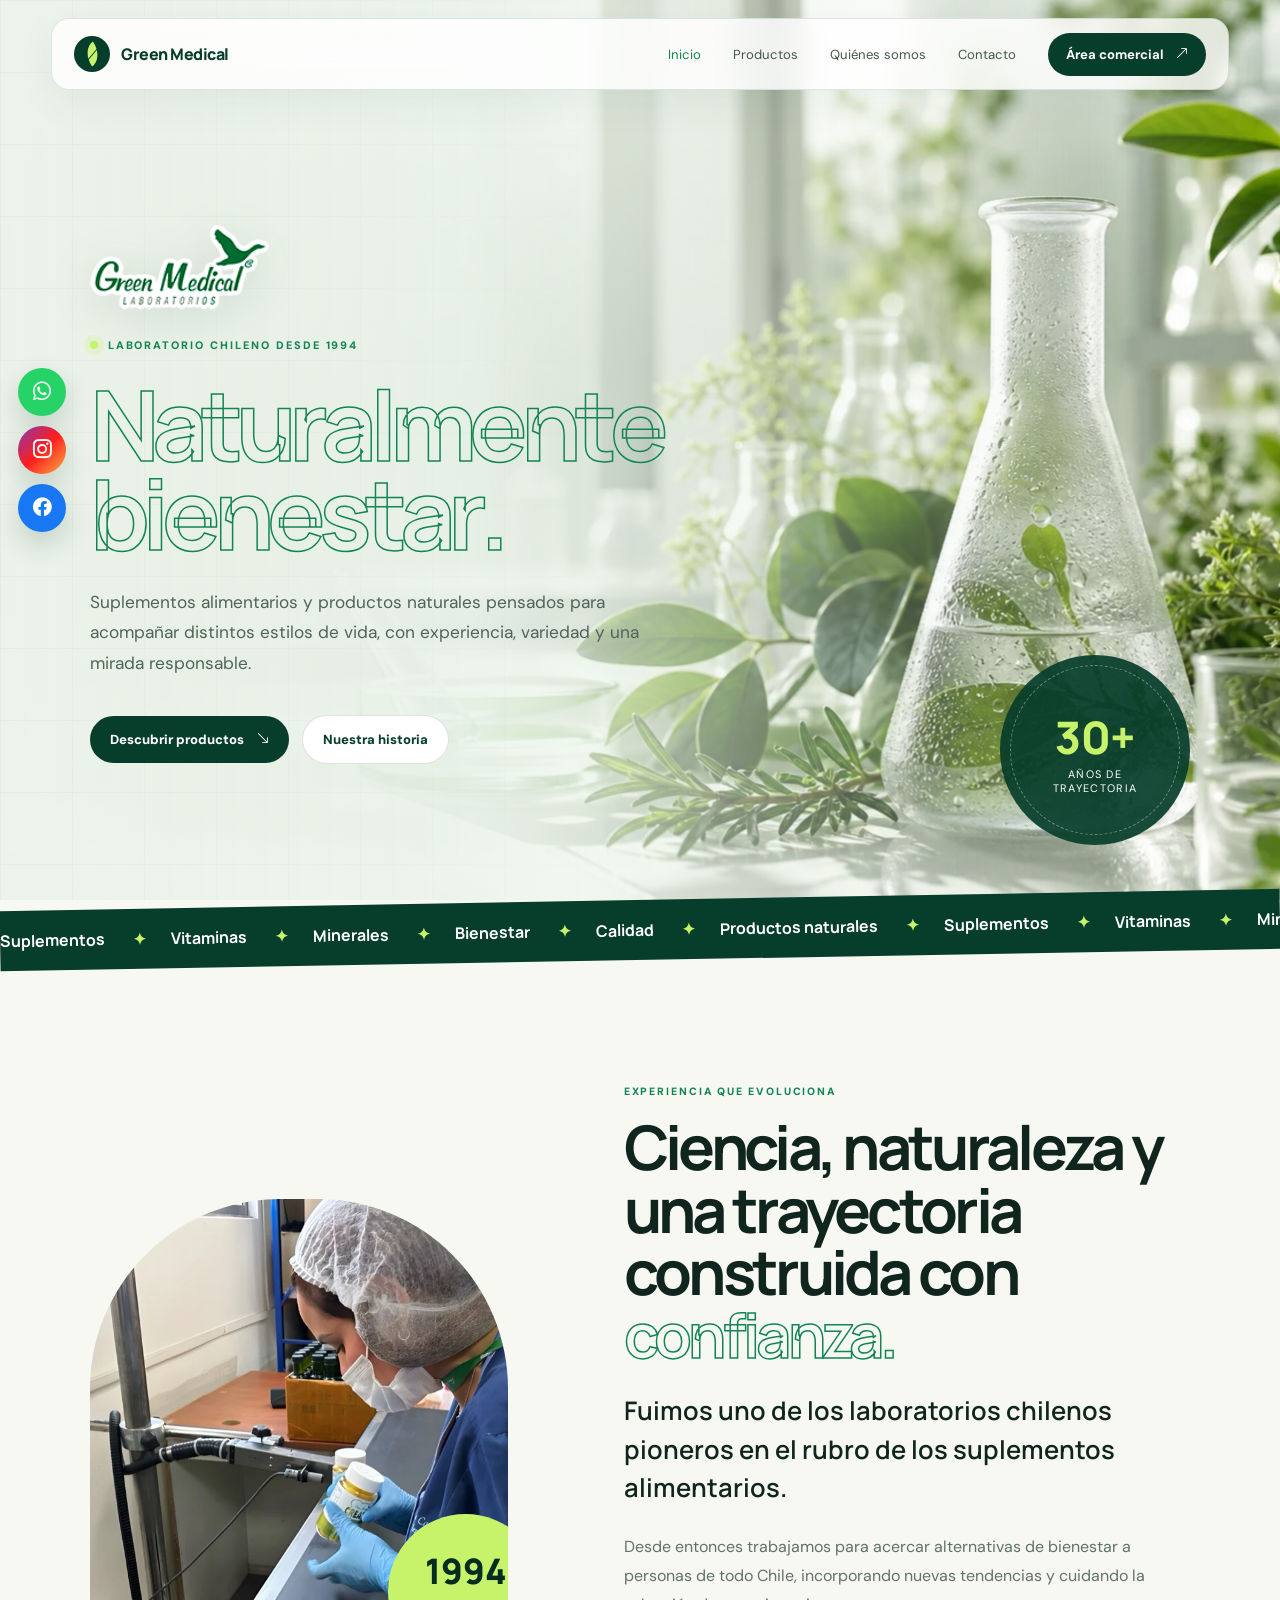
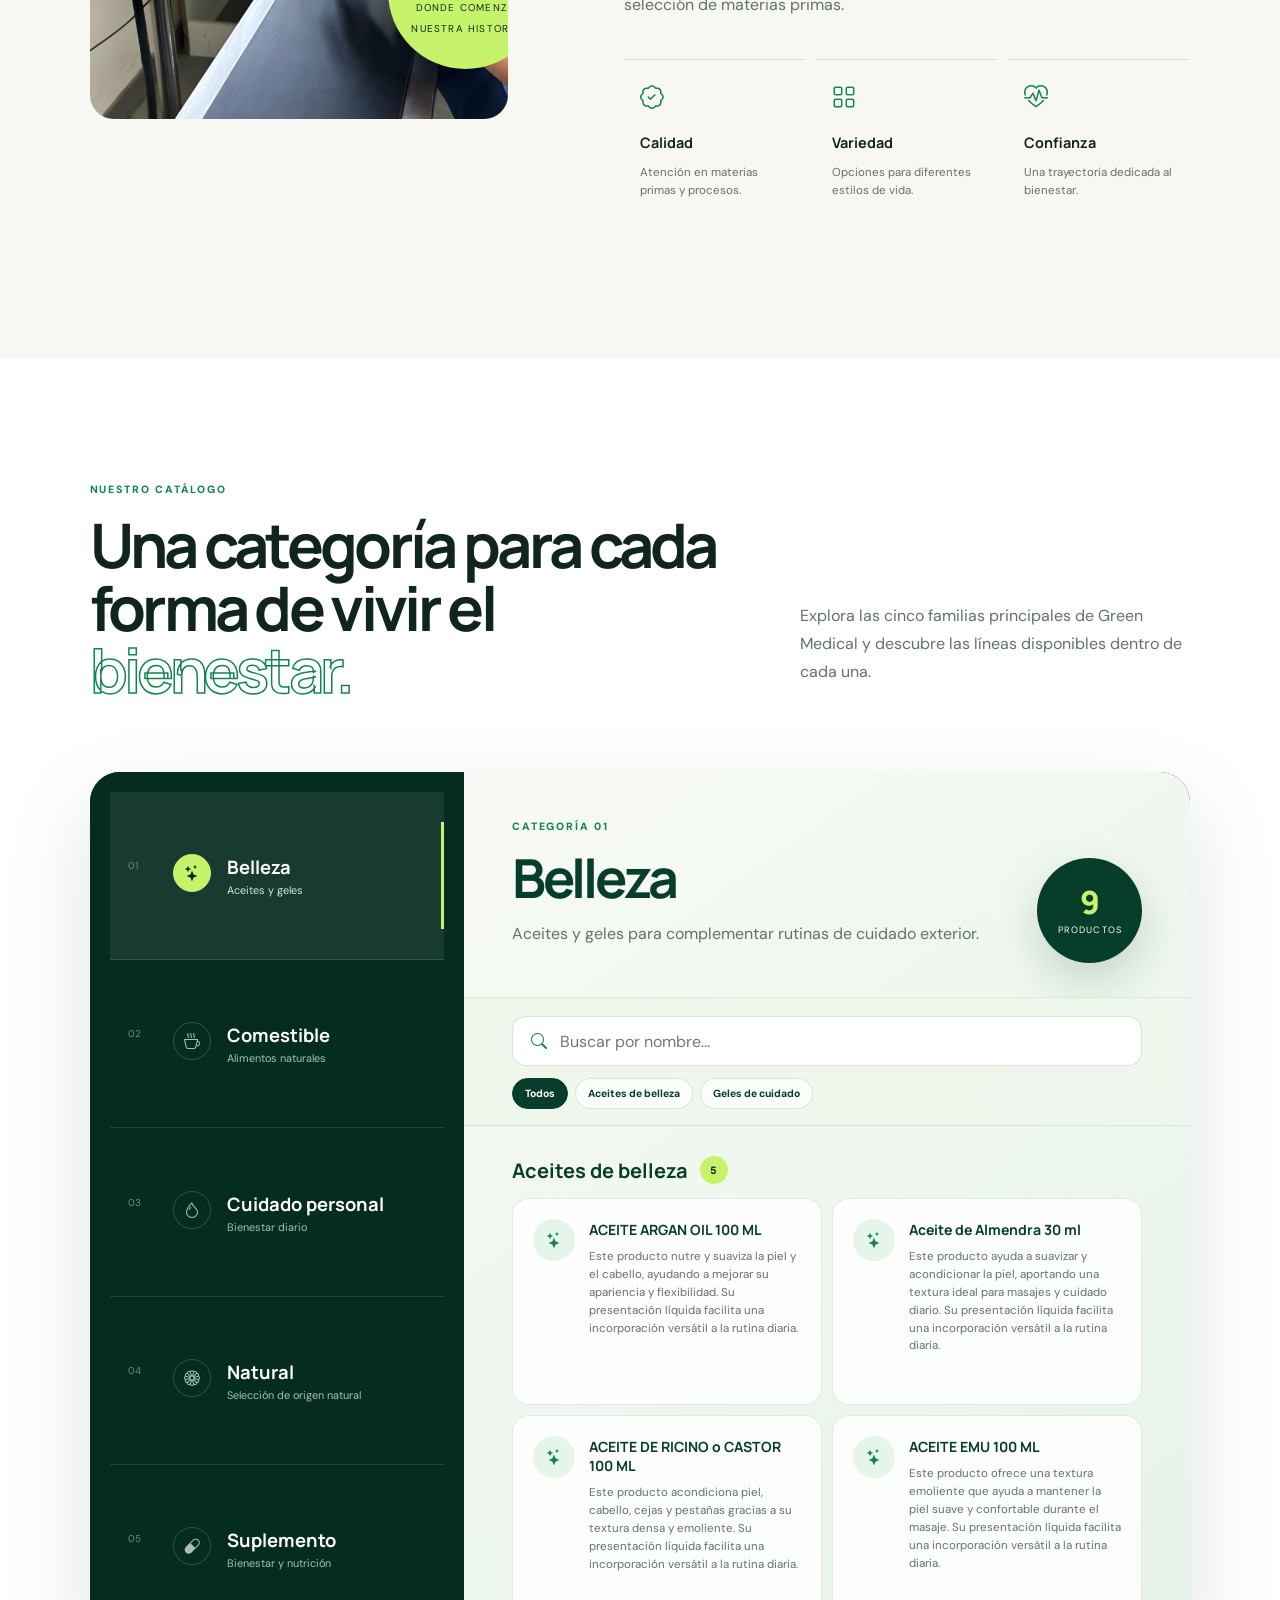
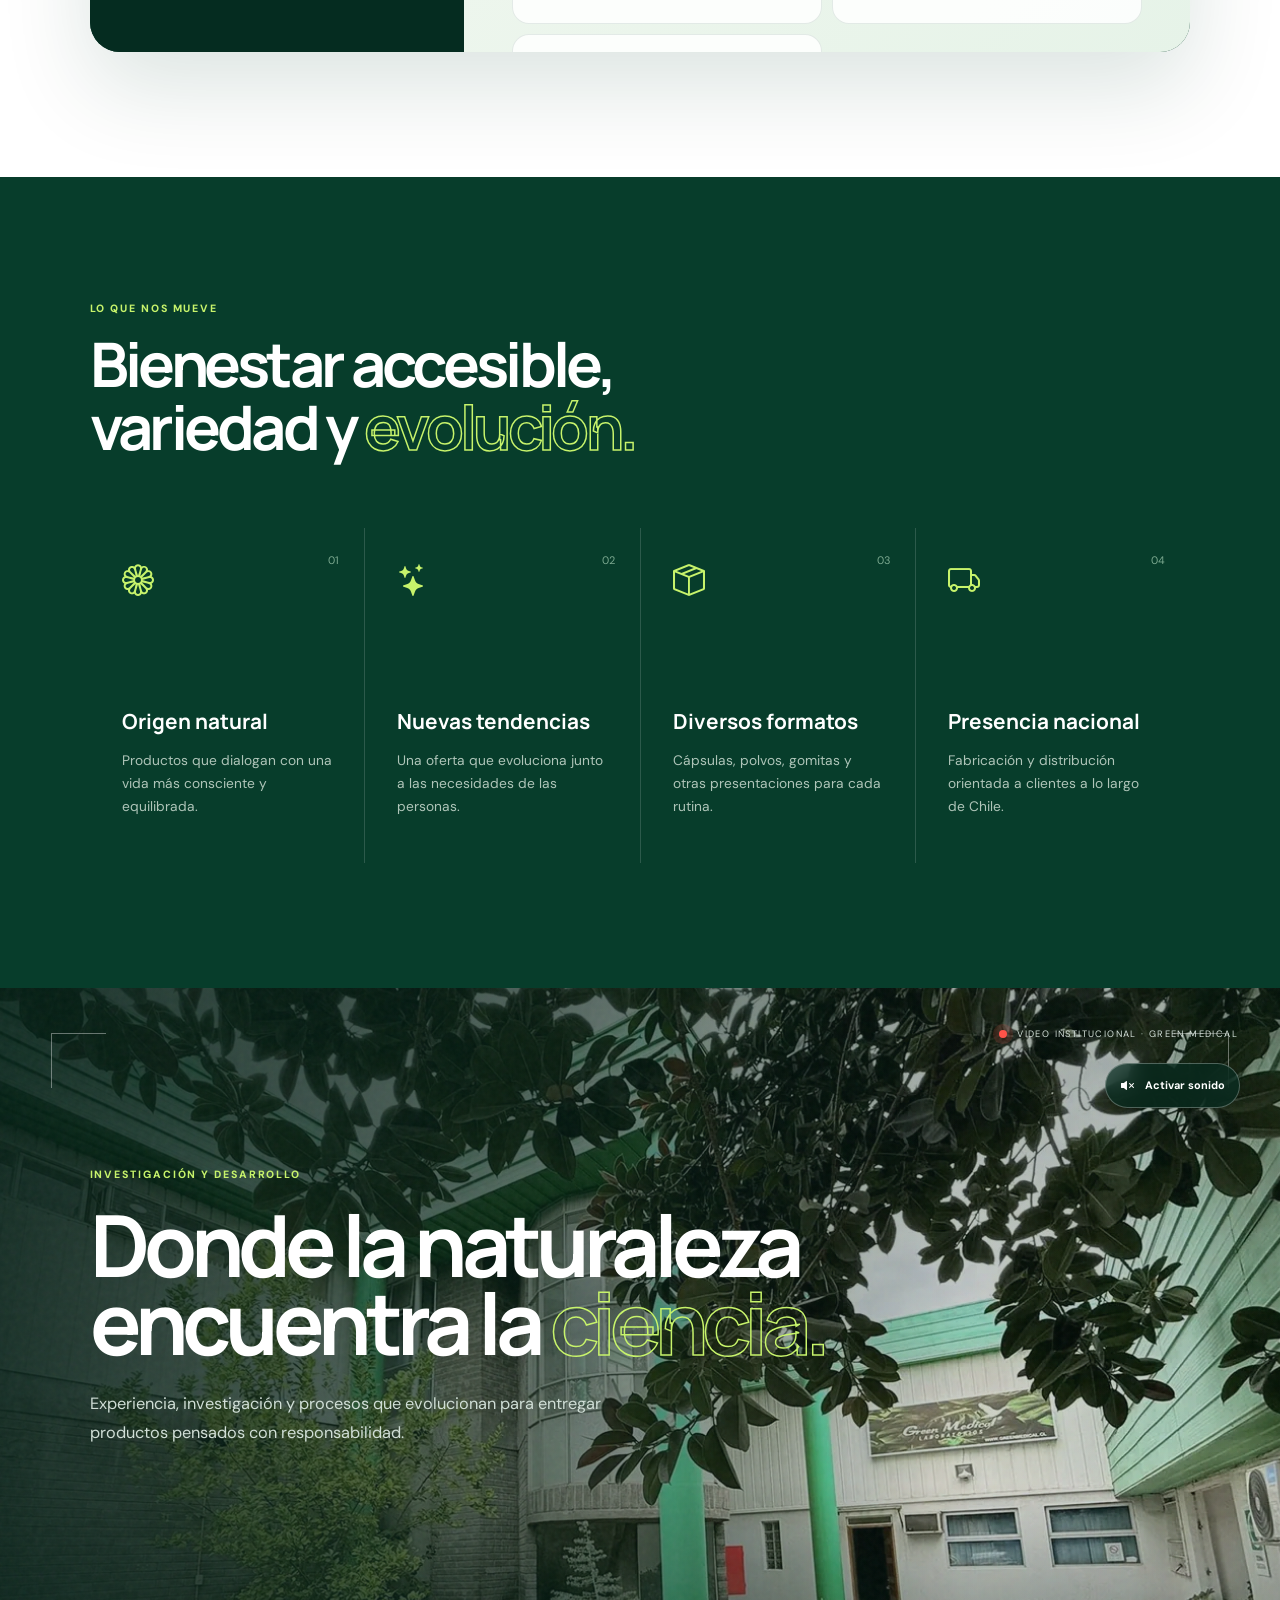
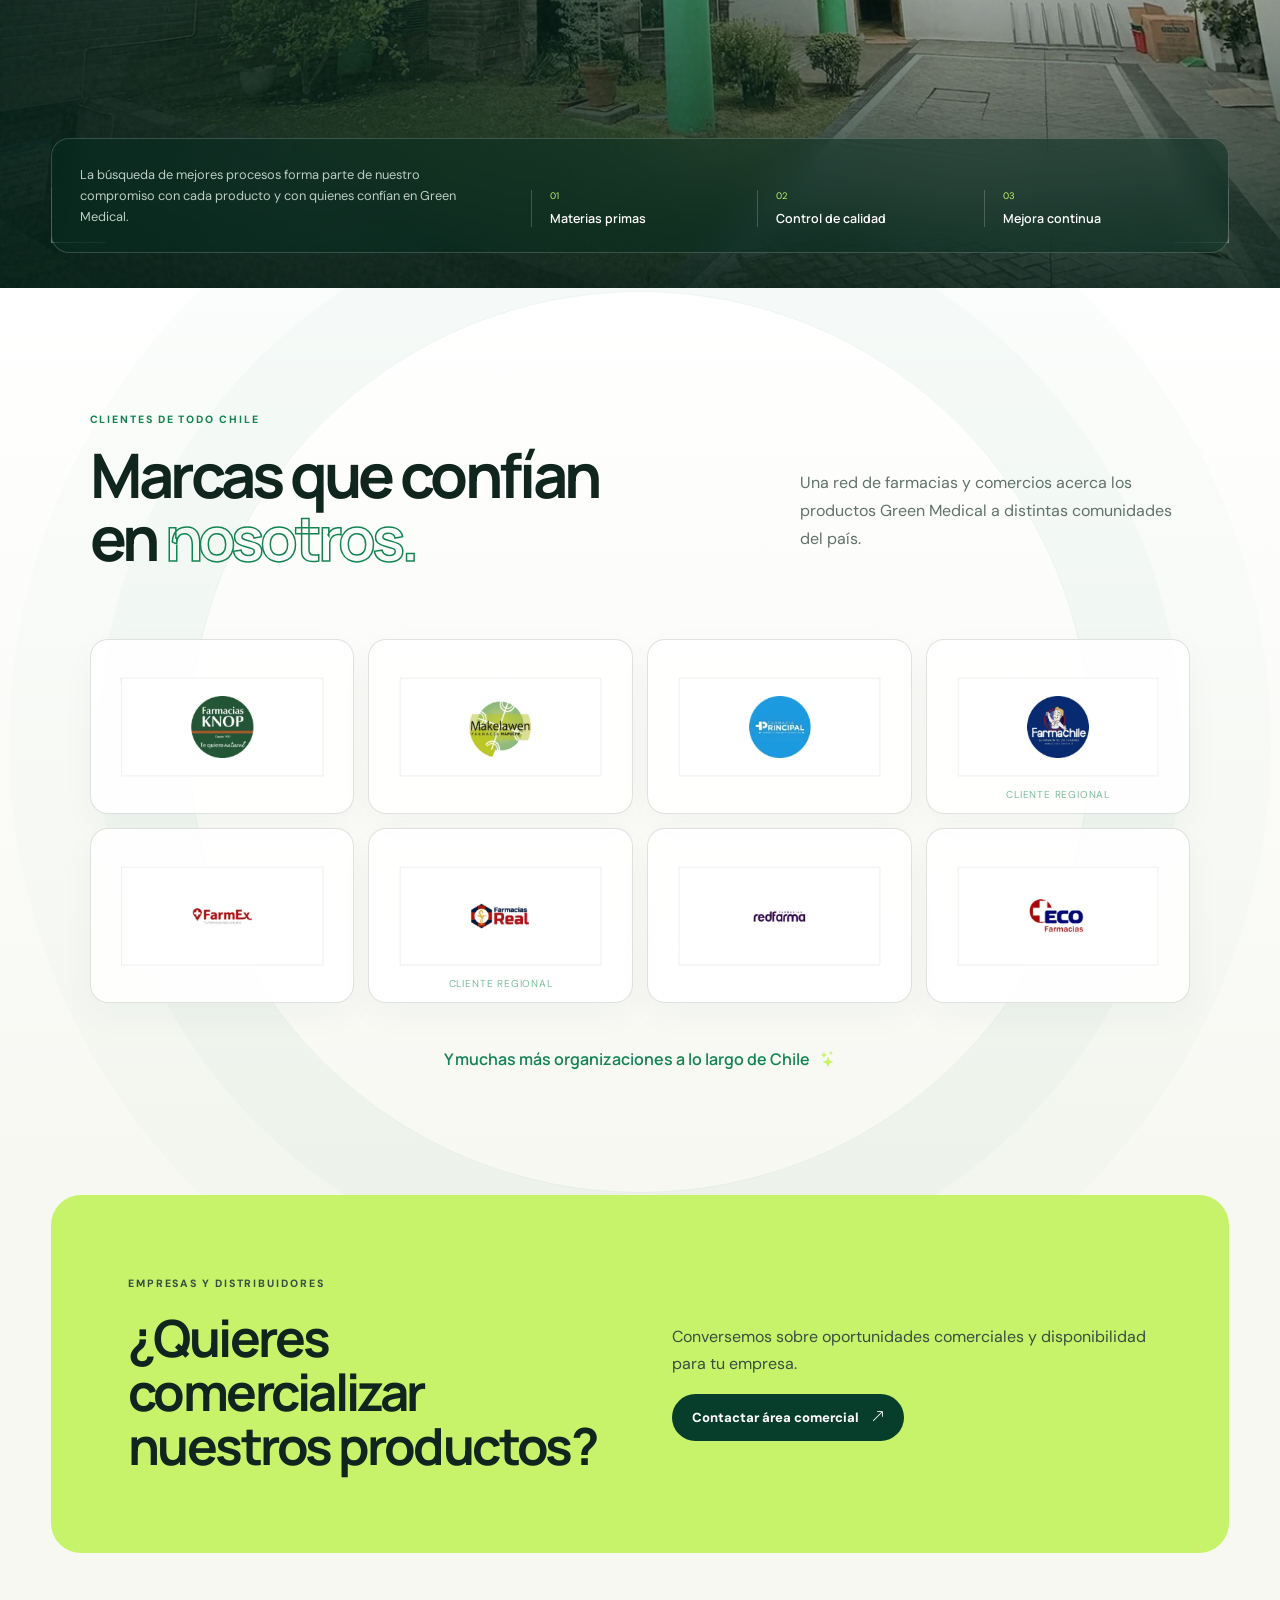
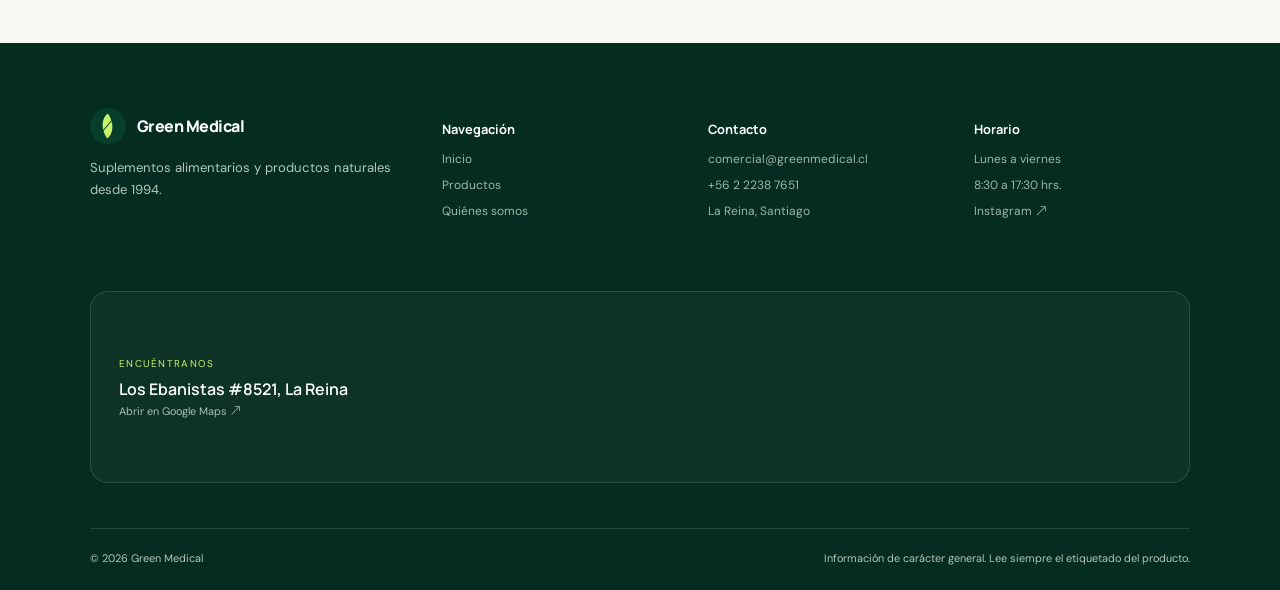
==== commit 1f3452c4: "Update" ====
--- a/index.html
+++ b/index.html
@@ -5,7 +5,21 @@
 <meta name="viewport" content="width=device-width,initial-scale=1">
 <meta name="theme-color" content="#073d2b">
 <meta name="description" content="Green Medical, laboratorio chileno de suplementos alimentarios y productos naturales desde 1994.">
+<meta property="og:type" content="website">
+<meta property="og:locale" content="es_CL">
+<meta property="og:site_name" content="Green Medical">
+<meta property="og:title" content="Green Medical | Bienestar natural desde 1994">
+<meta property="og:description" content="Laboratorio chileno de suplementos alimentarios y productos naturales desde 1994.">
+<meta property="og:url" content="https://greenmedical.cl/">
+<meta property="og:image" content="https://greenmedical.cl/assets/og-green-medical.jpg">
+<meta property="og:image:width" content="1200">
+<meta property="og:image:height" content="630">
+<meta name="twitter:card" content="summary_large_image">
 <title>Green Medical | Bienestar natural desde 1994</title>
+<link rel="canonical" href="https://greenmedical.cl/">
+<link rel="icon" href="assets/favicon.svg" type="image/svg+xml">
+<link rel="icon" href="assets/favicon-32.png" sizes="32x32" type="image/png">
+<link rel="apple-touch-icon" href="assets/apple-touch-icon.png">
 <link rel="preconnect" href="https://fonts.googleapis.com">
 <link rel="preconnect" href="https://fonts.gstatic.com" crossorigin>
 <link href="https://fonts.googleapis.com/css2?family=DM+Sans:wght@400;500;600;700&family=Manrope:wght@600;700;800&display=swap" rel="stylesheet">
@@ -43,7 +57,7 @@
 </header>
 <main id="main">
 <section class="hero">
-<img class="hero-image" src="assets/hero-botanical.webp" alt="Botánica y ciencia en un laboratorio luminoso">
+<img class="hero-image" src="assets/hero-botanical.webp" alt="Botánica y ciencia en un laboratorio luminoso" width="1698" height="926" fetchpriority="high">
 <div class="hero-wash">
 </div>
 <div class="hero-lines">
@@ -100,7 +114,7 @@
 <section class="section">
 <div class="intro-grid">
 <div class="story-visual reveal">
-<img src="assets/experiencia-real.webp" alt="Control de calidad de productos Green Medical en planta" loading="lazy">
+<img src="assets/experiencia-real.webp" alt="Control de calidad de productos Green Medical en planta" width="720" height="860" loading="lazy" decoding="async">
 <div class="story-year">
 <div>
 <strong>1994</strong>
@@ -185,7 +199,7 @@
 </button>
 </div>
 <div class="catalog-display">
-<img src="assets/productos.webp" alt="Formatos de productos naturales y suplementos" loading="lazy">
+<img src="assets/productos.webp" alt="Formatos de productos naturales y suplementos" width="1660" height="948" loading="lazy" decoding="async">
 <div class="catalog-panel active" data-category-panel="belleza">
 <p class="eyebrow">Categoría 01</p>
 <h3>Belleza</h3>
@@ -351,7 +365,7 @@
 </section>
 <section id="investigacion" class="section lab-section">
 <div class="cinema-frame reveal">
-<video id="institutionalVideo" src="assets/video-institucional.mp4" muted loop autoplay playsinline preload="auto" aria-label="Video institucional de Green Medical"></video>
+<video id="institutionalVideo" data-src="assets/video-institucional.mp4" poster="assets/instalaciones-green-medical.webp" muted loop autoplay playsinline preload="none" aria-label="Video institucional de Green Medical"></video>
 <div class="cinema-shade"></div>
 <div class="cinema-grain"></div>
 <div class="cinema-corners" aria-hidden="true"><i></i><i></i><i></i><i></i></div>
--- a/css/styles.css
+++ b/css/styles.css
@@ -35,3 +35,4 @@
 @media(max-width:620px){.about-carousel{height:88svh;min-height:650px}.about-slide>img{object-position:58% center}.about-slide:first-child>img{object-position:52% center}.about-slide-shade{background:linear-gradient(0deg,rgba(3,30,21,.96) 0%,rgba(3,30,21,.58) 55%,rgba(3,30,21,.14) 100%)}.about-slide-content{left:6%;right:6%;bottom:22%;width:auto}.about-slide-content h1,.about-slide-content h2{font-size:clamp(3rem,14vw,4.5rem);margin:14px 0 18px}.about-slide-content>p:last-child{font-size:.82rem;line-height:1.6}.about-slide-index{right:5%;bottom:19%;font-size:5rem;opacity:.35}.about-carousel-ui{left:6%;right:6%;bottom:6%;gap:14px}.about-carousel-arrows button{width:43px;height:43px}.about-story-mark{width:230px}.about-story-section{padding-top:80px}}
 @media(prefers-reduced-motion:reduce){.about-slide,.about-slide>img,.about-slide-content>*{transition:none!important}.about-carousel-progress span{animation:none!important}.about-carousel-scroll i{animation:none!important}}
 @media(max-width:620px){.lab-section,.cinema-frame{min-height:100svh}.cinema-frame{border-radius:0}.about-location{margin:0 3% 70px}.about-location-copy{padding:45px 7%}.about-map{min-height:340px}.footer-map-copy{padding:22px}}
+.contact-trap{position:absolute!important;left:-9999px!important;width:1px!important;height:1px!important;opacity:0!important;pointer-events:none!important}.button:disabled{cursor:wait;opacity:.7}.button:disabled .bi-arrow-repeat{display:inline-block;animation:buttonSpin .8s linear infinite}@keyframes buttonSpin{to{transform:rotate(360deg)}}
